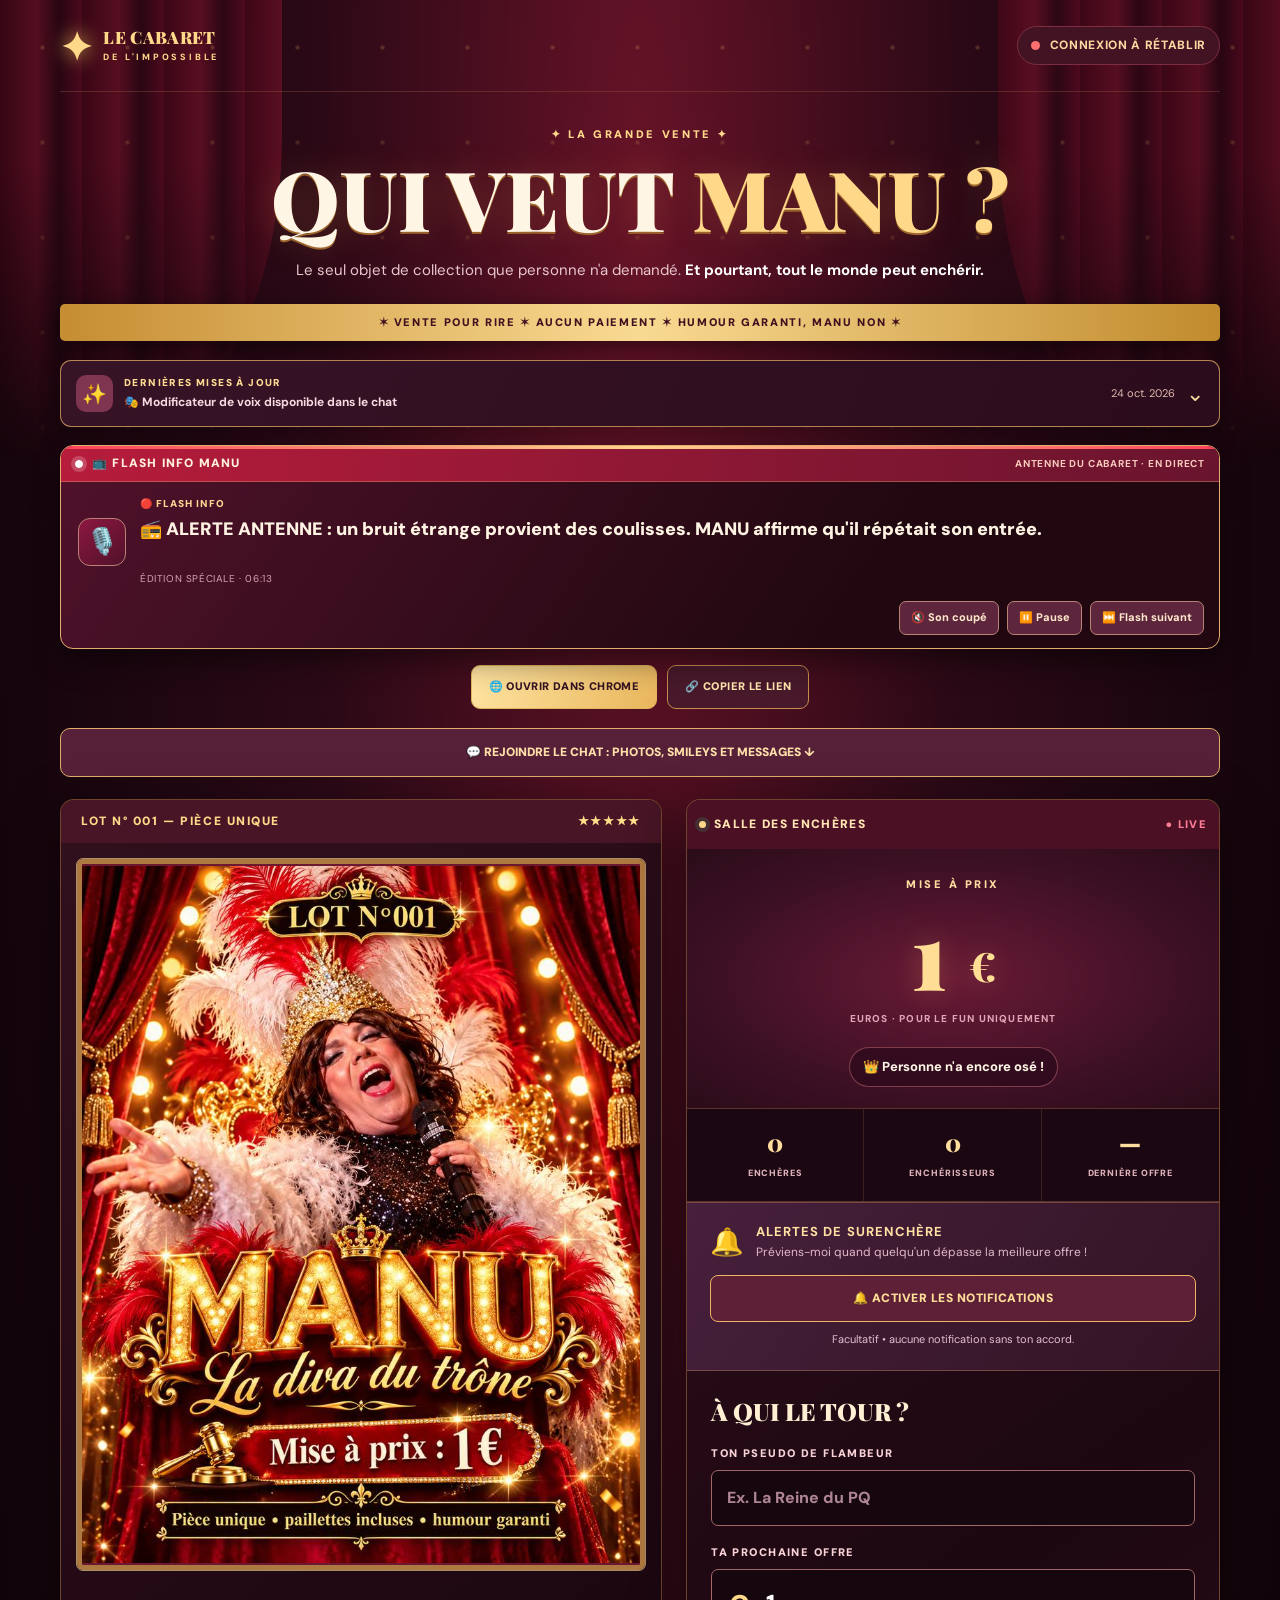
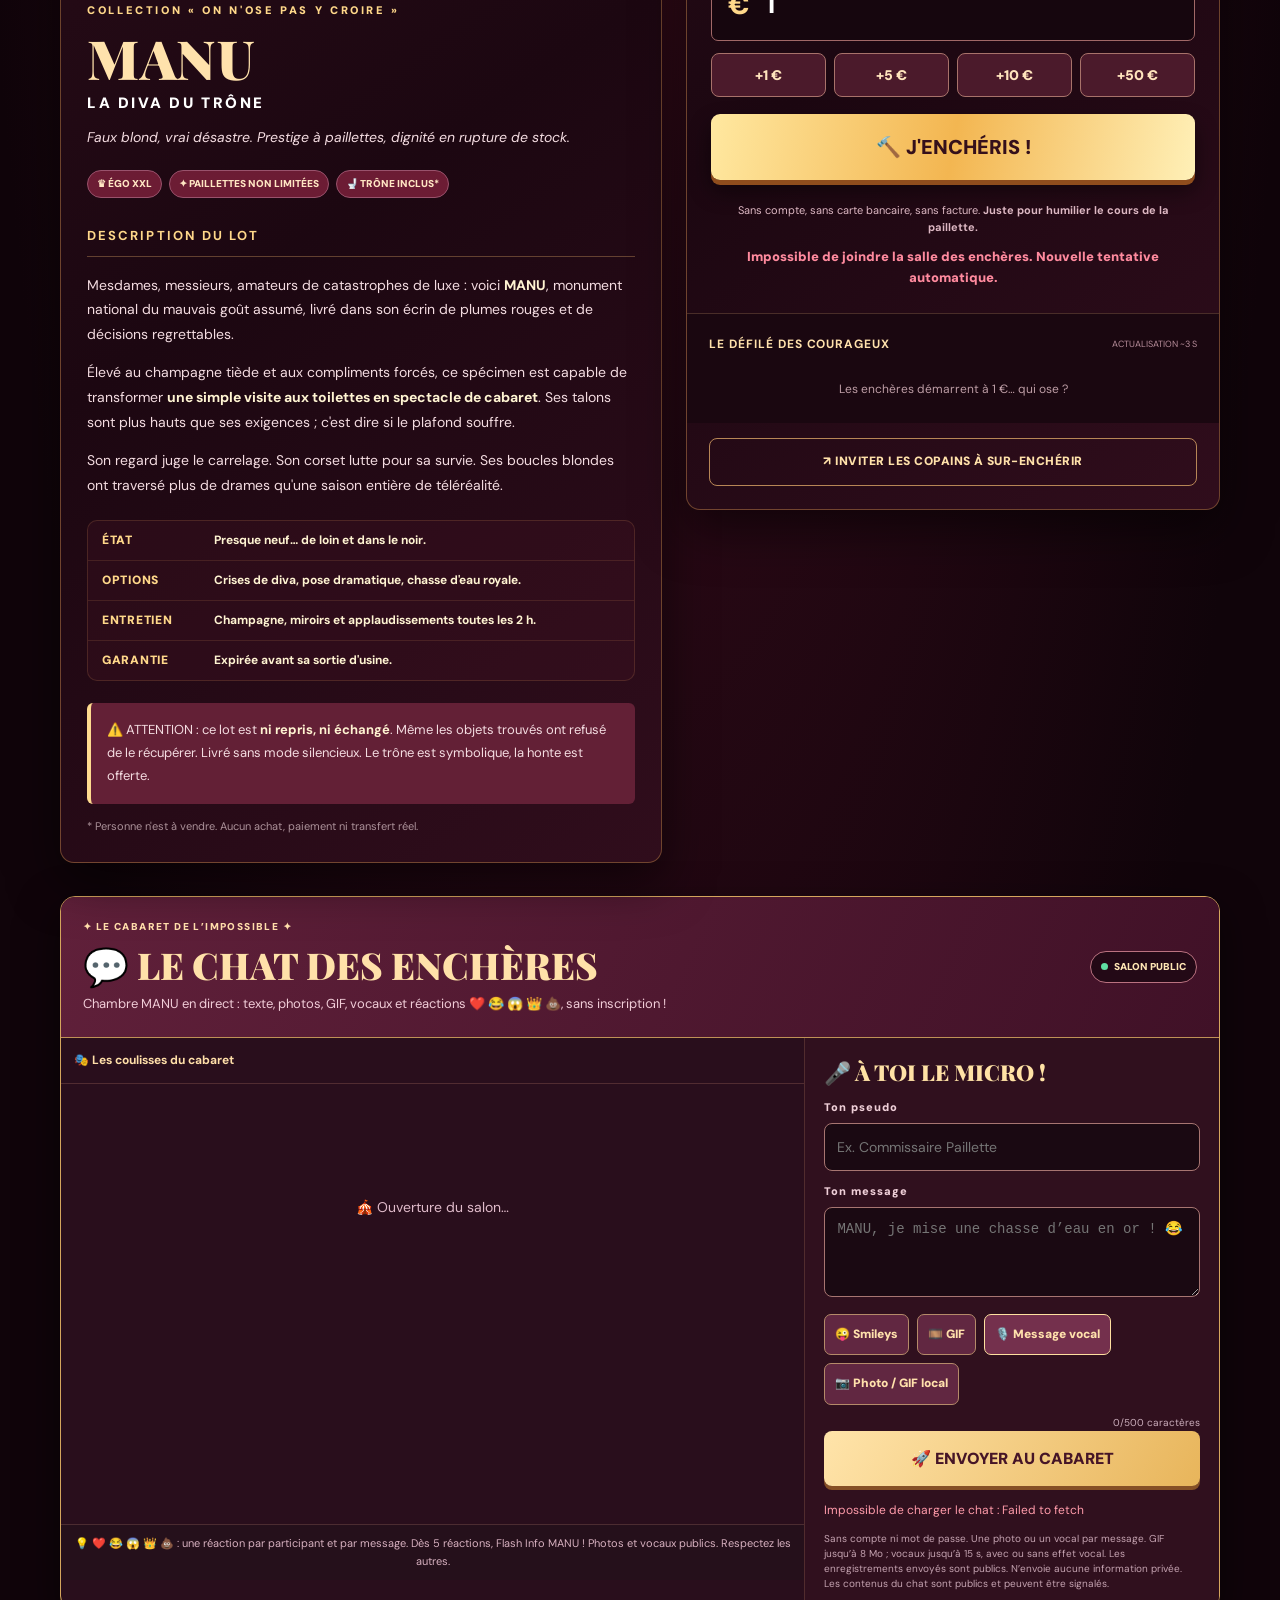
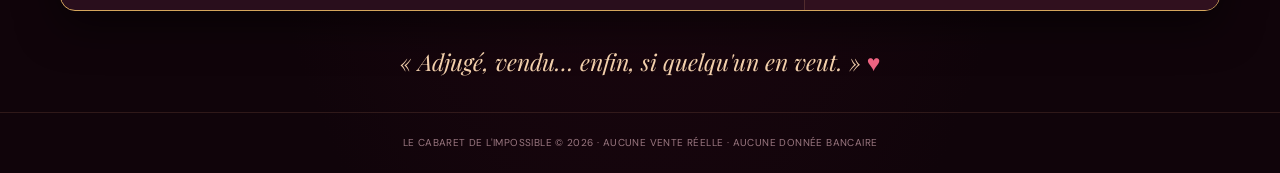
==== enchere-manu/index.html @ 05301269 "feat: publish voice changer across both MANU pages and announce it in latest updates" ====
<!doctype html>
<html lang="fr">
<head>
  <meta charset="utf-8">
  <meta name="viewport" content="width=device-width, initial-scale=1">
  <meta name="theme-color" content="#20060e">
  <meta name="apple-mobile-web-app-capable" content="yes">
  <meta name="apple-mobile-web-app-status-bar-style" content="black-translucent">
  <meta name="apple-mobile-web-app-title" content="MANU Enchères">
  <meta name="mobile-web-app-capable" content="yes">
  <link rel="manifest" href="./manifest.webmanifest?v=20261022ios1">
  <link rel="apple-touch-icon" sizes="192x192" href="./manu-icon-192.png">
  <meta name="description" content="L'incroyable vente aux enchères pour rire de MANU, la diva du trône. Enchérissez en direct pour rire !">
  <title>MANU aux enchères | Cabaret de l'impossible</title>
  <link rel="stylesheet" href="./style.css?v=20261022ios1">
  <link rel="stylesheet" href="./chat.css?v=20261024fx1">
  <link rel="stylesheet" href="./updates.css?v=20261022updates1">
  <link rel="stylesheet" href="./flash-info.css?v=20261023flash1">
  <script src="./app.js?v=20261023clean2" defer></script>
  <script src="./voice-fx.js?v=20261024fx1" defer></script>
  <script src="./chat.js?v=20261024fx1" defer></script>
  <script src="./updates.js?v=20261024fx1" defer></script>
  <script src="./flash-info.js?v=20261024react1" defer></script>
</head>
<body>
  <div class="curtain curtain-left" aria-hidden="true"></div>
  <div class="curtain curtain-right" aria-hidden="true"></div>
  <div class="stage-lights" aria-hidden="true"></div>
  <header class="masthead wrap">
    <a class="brand" href="./" aria-label="Le cabaret de l'impossible, accueil">
      <span class="brand-star">✦</span><span>LE CABARET <small>DE L'IMPOSSIBLE</small></span>
    </a>
    <div class="live-status"><span class="live-pulse"></span><span id="connection-label">Connexion au direct…</span></div>
  </header>

  <main class="wrap">
    <div class="intro">
      <div class="eyebrow">✦ LA GRANDE VENTE ✦</div>
      <h1>QUI VEUT <em>MANU ?</em></h1>
      <p>Le seul objet de collection que personne n'a demandé. <strong>Et pourtant, tout le monde peut enchérir.</strong></p>
    </div>
    <div class="marquee" aria-label="Enchères pour rire uniquement">
      <span>✶ VENTE POUR RIRE ✶ AUCUN PAIEMENT ✶ HUMOUR GARANTI, MANU NON ✶</span>
    </div>

    <section class="updates-widget" aria-label="Nouveautés de MANU Enchères">
      <details id="manu-updates-details">
        <summary class="updates-summary">
          <span class="updates-emblem" aria-hidden="true">✨</span>
          <span class="updates-summary-copy">
            <span class="updates-heading">DERNIÈRES MISES À JOUR</span>
            <span class="updates-headline" id="updates-headline">🎭 Modificateur de voix disponible dans le chat</span>
          </span>
          <span class="updates-date" id="updates-date">24 oct. 2026</span>
          <span class="updates-chevron" aria-hidden="true">⌄</span>
        </summary>
        <div class="updates-body">
          <ul id="updates-list" aria-live="polite">
            <li><span class="updates-item-info"><strong>🎭 Modificateur de voix : robot, monstre, écureuil et grave</strong><small>24 oct. 2026</small></span><a href="#salon-chat">Essayer ↗</a></li>
            <li><span class="updates-item-info"><strong>❤️ Réactions aux commentaires, Top 3 et Flash Info dès 5 votes</strong><small>24 oct. 2026</small></span><a href="#salon-chat">Voir ↗</a></li>
            <li><span class="updates-item-info"><strong>📺 Flash Info MANU : 100 alertes humoristiques</strong><small>23 oct. 2026</small></span><a href="#manu-flash-info">Voir ↗</a></li>
            <li><span class="updates-item-info"><strong>🎙️ Messages vocaux de 15 secondes dans le chat</strong><small>22 oct. 2026</small></span><a href="https://github.com/cyberpunkg69-alt/supervilains-v3/commit/4f1115ca3a813c7caf91128efc0eddc34612d2b3" target="_blank" rel="noopener noreferrer">Détails ↗</a></li>
            <li><span class="updates-item-info"><strong>🎞️ GIF animés : recherche, partage et envoi</strong><small>22 oct. 2026</small></span><a href="https://github.com/cyberpunkg69-alt/supervilains-v3/commit/47151bc94b8df15f09a9ae07b5716a55c2876b51" target="_blank" rel="noopener noreferrer">Détails ↗</a></li>
            <li><span class="updates-item-info"><strong>💬 Chat sans inscription : pseudo, photos et emojis</strong><small>22 oct. 2026</small></span><a href="https://github.com/cyberpunkg69-alt/supervilains-v3/commit/cbe24a4f0009c91452875823c3a5b5e780f4c2bd" target="_blank" rel="noopener noreferrer">Détails ↗</a></li>
            <li><span class="updates-item-info"><strong>🍎 Notifications iPhone et iPad</strong><small>22 oct. 2026</small></span><a href="https://github.com/cyberpunkg69-alt/supervilains-v3/commit/2d417c9b63445d67a3f14c816fc7300f917a2499" target="_blank" rel="noopener noreferrer">Détails ↗</a></li>
            <li><span class="updates-item-info"><strong>🔔 Alertes des nouvelles enchères sur Android</strong><small>22 oct. 2026</small></span><a href="https://github.com/cyberpunkg69-alt/supervilains-v3/commit/8708776010f66bdda710fccf4922d83d6072eab5" target="_blank" rel="noopener noreferrer">Détails ↗</a></li>
          </ul>
          <p class="updates-footnote" id="updates-footnote">Historique des évolutions du cabaret. Source : GitHub.</p>
        </div>
      </details>
    </section>

    <section class="flash-news" id="manu-flash-info" role="region" aria-label="Flash Info MANU, journal">
      <div class="flash-bar">
        <span class="flash-bar-title"><span class="flash-pulse" aria-hidden="true"></span> 📺 FLASH INFO MANU</span>
        <span class="flash-bar-info" id="flash-stage">ANTENNE DU CABARET · EN DIRECT</span>
      </div>
      <div class="flash-inner">
        <span class="flash-broadcast-mark" aria-hidden="true">🎙️</span>
        <div class="flash-copy">
          <span class="flash-type" id="flash-type">🔴 FLASH INFO</span>
          <p class="flash-headline" id="flash-headline" aria-live="polite" aria-atomic="true">Notre rédaction prépare une édition spéciale sur MANU…</p>
          <span class="flash-meta" id="flash-meta">ÉDITION SPÉCIALE</span>
        </div>
      </div>
      <div class="flash-controls">
        <button type="button" id="flash-sound" aria-pressed="false">🔇 Son coupé</button>
        <button type="button" id="flash-pause" aria-pressed="false">⏸️ Pause</button>
        <button type="button" id="flash-next">⏭️ Flash suivant</button>
      </div>
    </section>

    <div class="browser-tools"><a class="chrome-launch" href="intent://cyberpunkg69-alt.github.io/supervilains-v3/enchere-manu/live.html#Intent;scheme=https;package=com.android.chrome;S.browser_fallback_url=https%3A%2F%2Fcyberpunkg69-alt.github.io%2Fsupervilains-v3%2Fenchere-manu%2Flive.html;end">🌐 OUVRIR DANS CHROME</a><button type="button" id="copy-browser-link" class="browser-copy">🔗 COPIER LE LIEN</button></div>

    <a href="#salon-chat" class="chat-jump">💬 REJOINDRE LE CHAT : PHOTOS, SMILEYS ET MESSAGES ↓</a>

    <div class="columns">
      <article class="lot-panel">
        <div class="lot-label"><span>LOT N° 001 — PIÈCE UNIQUE</span><span class="star-rating">★★★★★</span></div>
        <div class="portrait-frame">
          <img src="./manu-affiche-live-20261021.jpg" alt="Affiche de MANU, la diva du trône. Lot numéro 001. Mise à prix : un euro." width="800" height="1000" fetchpriority="high">
        </div>
        <div class="lot-body">
          <span class="label-gold">COLLECTION « ON N'OSE PAS Y CROIRE »</span>
          <h2>MANU <span>LA DIVA DU TRÔNE</span></h2>
          <p class="subtitle">Faux blond, vrai désastre. Prestige à paillettes, dignité en rupture de stock.</p>
          <div class="tags"><span>♛ ÉGO XXL</span><span>✦ PAILLETTES NON LIMITÉES</span><span>🚽 TRÔNE INCLUS*</span></div>
          <h3>DESCRIPTION DU LOT</h3>
          <p>Mesdames, messieurs, amateurs de catastrophes de luxe : voici <strong>MANU</strong>, monument national du mauvais goût assumé, livré dans son écrin de plumes rouges et de décisions regrettables.</p>
          <p>Élevé au champagne tiède et aux compliments forcés, ce spécimen est capable de transformer <strong>une simple visite aux toilettes en spectacle de cabaret</strong>. Ses talons sont plus hauts que ses exigences ; c'est dire si le plafond souffre.</p>
          <p>Son regard juge le carrelage. Son corset lutte pour sa survie. Ses boucles blondes ont traversé plus de drames qu'une saison entière de téléréalité.</p>
          <div class="specs">
            <div><span>ÉTAT</span><strong>Presque neuf… de loin et dans le noir.</strong></div>
            <div><span>OPTIONS</span><strong>Crises de diva, pose dramatique, chasse d'eau royale.</strong></div>
            <div><span>ENTRETIEN</span><strong>Champagne, miroirs et applaudissements toutes les 2 h.</strong></div>
            <div><span>GARANTIE</span><strong>Expirée avant sa sortie d'usine.</strong></div>
          </div>
          <p class="warning">⚠️ ATTENTION : ce lot est <strong>ni repris, ni échangé</strong>. Même les objets trouvés ont refusé de le récupérer. Livré sans mode silencieux. Le trône est symbolique, la honte est offerte.</p>
          <p class="fine-print">* Personne n'est à vendre. Aucun achat, paiement ni transfert réel.</p>
        </div>
      </article>

      <aside class="bid-panel" aria-label="Salle des enchères en direct">
        <div class="bid-header"><span class="dot"></span> SALLE DES ENCHÈRES <span class="bid-live">● LIVE</span></div>
        <div class="price-card">
          <div class="price-heading" id="price-heading">MISE À PRIX</div>
          <div class="amount" id="current-bid" aria-live="polite">1 <small>€</small></div>
          <div class="fake-currency">EUROS · POUR LE FUN UNIQUEMENT</div>
          <div class="top-bidder">👑 <span id="leader">Personne n'a encore osé !</span></div>
        </div>
        <div class="stats-row">
          <div><strong id="bids-count">0</strong><span>ENCHÈRES</span></div>
          <div><strong id="players-count">0</strong><span>ENCHÉRISSEURS</span></div>
          <div><strong id="last-bid">—</strong><span>DERNIÈRE OFFRE</span></div>
        </div>

        <section class="push-box" aria-label="Notifications des enchères">
          <div class="push-head"><span class="push-bell">🔔</span><div><strong>ALERTES DE SURENCHÈRE</strong><span>Préviens-moi quand quelqu'un dépasse la meilleure offre !</span></div></div>
          <button type="button" id="push-toggle" class="push-button">🔔 ACTIVER LES NOTIFICATIONS</button>
          <p id="push-status" class="push-status" role="status">Facultatif • aucune notification sans ton accord.</p>
          <div id="ios-setup" class="ios-setup" hidden>
            <strong>🍎 Activer les notifications sur iPhone / iPad</strong>
            <ol>
              <li>Ouvre ce site dans <b>Safari</b>. Si tu es dans ChatGPT ou Messenger, utilise « Copier le lien » en haut puis colle-le dans Safari.</li>
              <li>Touche <b>Partager</b> (carré avec une flèche vers le haut) — selon la version d'iOS, passe par le menu de la page — puis <b>Sur l'écran d'accueil</b>.</li>
              <li>Active <b>Ouvrir comme app</b> si l'option apparaît, puis touche <b>Ajouter</b>.</li>
              <li>Ouvre l'icône <b>MANU Enchères</b> depuis ton écran d'accueil et touche <b>Activer les notifications</b>.</li>
            </ol>
            <p>Compatible iPhone / iPad avec iOS / iPadOS 16.4 ou plus récent. Le site ouvert simplement dans Safari ne peut pas envoyer de notifications en arrière-plan.</p>
          </div>

        </section>
        <form id="bid-form" class="bid-form">
          <h2>À QUI LE TOUR ?</h2>
          <label for="nickname">TON PSEUDO DE FLAMBEUR</label>
          <input id="nickname" type="text" maxlength="24" minlength="2" required autocomplete="nickname" placeholder="Ex. La Reine du PQ">
          <label for="bid-amount">TA PROCHAINE OFFRE</label>
          <div class="amount-entry"><span>€</span><input id="bid-amount" type="number" min="1" max="99999" step="1" inputmode="numeric" required value="1"></div>
          <div class="quick-bids" aria-label="Augmenter le montant">
            <button type="button" data-add="1">+1 €</button>
            <button type="button" data-add="5">+5 €</button>
            <button type="button" data-add="10">+10 €</button>
            <button type="button" data-add="50">+50 €</button>
          </div>
          <button class="bid-submit" id="submit-bid" type="submit">🔨 J'ENCHÉRIS !</button>
          <div class="form-hint">Sans compte, sans carte bancaire, sans facture. <strong>Juste pour humilier le cours de la paillette.</strong></div>
          <p id="feedback" class="feedback" role="status" aria-live="polite"></p>
        </form>

        <section class="bid-history">
          <div class="section-heading"><h2>LE DÉFILÉ DES COURAGEUX</h2><span>ACTUALISATION ~3 S</span></div>
          <ol id="bid-list"><li class="empty-list">Les enchères démarrent à 1 €… qui ose ?</li></ol>
        </section>
        <button type="button" class="share-button" id="share">↗ INVITER LES COPAINS À SUR-ENCHÉRIR</button>
      </aside>
    </div>

    <section id="salon-chat" class="chat-shell" aria-label="Salon public de discussion de MANU">
      <div class="chat-header">
        <div>
          <div class="chat-kicker">✦ LE CABARET DE L’IMPOSSIBLE ✦</div>
          <h2>💬 LE CHAT DES ENCHÈRES</h2>
          <p>Chambre MANU en direct : texte, photos, GIF, vocaux et réactions ❤️ 😂 😱 👑 💩, sans inscription !</p>
        </div>
        <span class="chat-live"><i aria-hidden="true"></i> SALON PUBLIC</span>
      </div>
      <div class="chat-content">
        <div class="chat-wall">
          <div class="chat-tools">
            <strong>🎭 Les coulisses du cabaret</strong>
            <button type="button" id="chat-older" hidden>↑ Anciens messages</button>
          </div>
          <div id="chat-top-three" class="chat-top-three" hidden aria-label="Les commentaires les plus appréciés"></div>
          <div class="chat-feed" id="chat-feed" role="log" aria-label="Messages publics">
            <p class="chat-loading">🎪 Ouverture du salon…</p>
          </div>
          <button type="button" id="chat-unread" class="chat-unread" hidden>↓ Nouveaux messages</button>
          <div class="chat-system-note">💡 ❤️ 😂 😱 👑 💩 : une réaction par participant et par message. Dès 5 réactions, Flash Info MANU ! Photos et vocaux publics. Respectez les autres.</div>
        </div>
        <form id="chat-form" class="chat-form">
          <h3>🎤 À TOI LE MICRO !</h3>
          <label for="chat-nickname">Ton pseudo</label>
          <input id="chat-nickname" type="text" minlength="2" maxlength="24" required autocomplete="nickname" placeholder="Ex. Commissaire Paillette">
          <label for="chat-text">Ton message</label>
          <textarea id="chat-text" rows="4" maxlength="500" placeholder="MANU, je mise une chasse d’eau en or ! 😂"></textarea>
          <div class="chat-action-row">
            <button type="button" id="chat-emoji-toggle" class="chat-tool-button" aria-controls="chat-emoji-picker" aria-expanded="false">😜 Smileys</button>
            <button type="button" id="chat-gif-toggle" class="chat-tool-button" aria-controls="chat-gif-panel" aria-expanded="false">🎞️ GIF</button>
            <button type="button" id="chat-voice-toggle" class="chat-tool-button chat-mic-button" aria-controls="chat-voice-panel" aria-expanded="false">🎙️ Message vocal</button>
            <label for="chat-photo" class="chat-tool-button chat-pick-photo">📷 Photo / GIF local</label>
            <input type="file" id="chat-photo" accept="image/*,.gif" class="chat-file-input" aria-label="Choisir une photo">
          </div>
          <div class="chat-emoji-picker" id="chat-emoji-picker" hidden aria-label="Choisir un emoji"></div>
          <div class="chat-gif-panel" id="chat-gif-panel" hidden>
            <div class="chat-gif-top"><strong>🎞️ Bibliothèque de GIF animés</strong><span>Sans inscription</span></div>
            <div class="chat-gif-search">
              <input id="chat-gif-query" type="search" maxlength="50" placeholder="Chat, rire, danse, paillettes…" aria-label="Rechercher un GIF">
              <button id="chat-gif-search" type="button">🔎</button>
            </div>
            <p class="chat-gif-note">GIFs d'archives et Wikimedia Commons, sans clé API. Le catalogue complet de GIPHY nécessite une clé développeur : en attendant, tu peux choisir ton GIF sur GIPHY et coller son lien ici.</p>
            <div id="chat-gif-results" class="chat-gif-results" aria-label="Résultats de recherche GIF"></div>
            <div class="chat-giphy-paste">
              <button type="button" id="chat-giphy-open" class="chat-giphy-open">🌐 Chercher sur GIPHY ↗</button>
              <label for="chat-gif-url">Colle le lien d'un GIF GIPHY (partager → copier le lien)</label>
              <input id="chat-gif-url" type="url" placeholder="https://giphy.com/gifs/…">
              <button id="chat-gif-use-url" type="button">✅ Choisir ce GIF</button>
            </div>
          </div>
          <div id="chat-gif-choice" class="chat-gif-choice" hidden>
            <strong>🎉 GIF prêt à envoyer</strong>
            <img id="chat-gif-choice-image" alt="GIF animé choisi">
            <button type="button" id="chat-gif-clear">✕ Retirer le GIF</button>
          </div>
          <div id="chat-voice-panel" class="chat-voice-panel" hidden>
            <div class="chat-voice-panel-top">
              <strong>🎙️ Ton message vocal</strong>
              <span id="chat-voice-timer" class="chat-voice-timer" aria-live="off">00:00 / 00:15</span>
            </div>
            <div class="chat-voice-meter" aria-hidden="true"><span id="chat-voice-progress"></span></div>
            <label for="chat-voice-effect" class="voice-fx-label">🎭 Transforme ta voix</label>
            <select id="chat-voice-effect" class="voice-fx-select" aria-label="Choisir un modificateur de voix">
              <option value="normal">🎙️ Voix normale</option>
              <option value="robot">🤖 Robot métallique</option>
              <option value="monster">👹 Monstre des cavernes</option>
              <option value="squirrel">🐿️ Écureuil surexcité</option>
              <option value="deep">🦇 Voix ultra grave</option>
            </select>
            <p id="chat-voice-fx-status" class="voice-fx-status" role="status">Enregistre puis choisis un effet. Tu peux comparer les voix avant d'envoyer.</p>

            <p id="chat-voice-status" class="chat-voice-status" role="status">Appuie sur « Message vocal » pour enregistrer jusqu'à 15 secondes.</p>
            <audio id="chat-voice-preview" class="chat-voice-preview" controls preload="metadata" hidden aria-label="Écouter ton message vocal avant envoi"></audio>
            <div class="chat-voice-actions">
              <button type="button" id="chat-voice-delete" class="chat-voice-delete">✕ Annuler / supprimer</button>
            </div>
            <small>Le micro est utilisé uniquement pendant l'enregistrement. Après l'envoi, le vocal est public dans le chat.</small>
          </div>
          <div class="chat-photo-preview" id="chat-photo-preview" hidden>
            <img id="chat-preview-image" alt="Photo sélectionnée">
            <button type="button" id="chat-remove-photo">✕ Retirer la photo</button>
          </div>
          <div class="chat-char-count"><span id="chat-count">0</span>/500 caractères</div>
          <button type="submit" id="chat-submit" class="chat-submit">🚀 ENVOYER AU CABARET</button>
          <p id="chat-feedback" class="chat-feedback" role="status" aria-live="polite">Choisis ton pseudo et lance-toi !</p>
          <p class="chat-disclaimer">Sans compte ni mot de passe. Une photo ou un vocal par message. GIF jusqu’à 8 Mo ; vocaux jusqu’à 15 s, avec ou sans effet vocal. Les enregistrements envoyés sont publics. N’envoie aucune information privée. Les contenus du chat sont publics et peuvent être signalés.</p>
        </form>
      </div>
    </section>
    <div class="signoff">« Adjugé, vendu… enfin, si quelqu'un en veut. » <span>♥</span></div>
  </main>
  <footer class="footer">LE CABARET DE L'IMPOSSIBLE © 2026 · AUCUNE VENTE RÉELLE · AUCUNE DONNÉE BANCAIRE</footer>
  <div id="bid-toast" class="bid-toast" role="status" aria-live="polite"></div>
  <div id="confetti" class="confetti-container" aria-hidden="true"></div>
</body>
</html>
---- enchere-manu/style.css ----
@import url('https://fonts.googleapis.com/css2?family=DM+Sans:wght@400;500;600;700;800;900&family=Playfair+Display:wght@600;700;800;900&display=swap');
:root{color-scheme:dark;--bg:#15050b;--panel:#260913;--panel2:#360e1d;--gold:#ffd88a;--gold2:#d5a749;--cream:#fff5e5;--muted:#d0aeb7;--red:#d72653}
*{box-sizing:border-box}html{scroll-behavior:smooth}body{margin:0;min-width:320px;background:radial-gradient(ellipse at 50% 6%,#661327 0,#2b0916 36%,#10040a 78%);color:var(--cream);font-family:'DM Sans',Arial,sans-serif;line-height:1.6}
button,input{font:inherit}button{cursor:pointer}button:disabled{cursor:not-allowed;opacity:.48}button:focus-visible,input:focus-visible,a:focus-visible{outline:3px solid #fff6b9;outline-offset:3px}a{color:inherit}h1,h2,h3,p{margin-top:0}
.wrap{width:min(1160px,calc(100% - 32px));margin-inline:auto}.curtain{position:absolute;top:0;height:460px;width:22vw;z-index:-1;pointer-events:none;background:repeating-linear-gradient(90deg,#4a0718 0,#76132b 13%,#310715 21%,#660c26 29%);mask-image:linear-gradient(#000 35%,transparent 100%);opacity:.64}
.curtain-left{left:0;border-radius:0 0 70% 0}.curtain-right{right:0;border-radius:0 0 0 70%}.stage-lights{position:absolute;inset:0 0 auto;height:540px;z-index:-1;background-image:radial-gradient(circle,#f8bf69 1px,transparent 3px);background-size:85px 95px;opacity:.22;mask-image:linear-gradient(#000,transparent)}
.masthead{height:92px;display:flex;align-items:center;justify-content:space-between;gap:16px;border-bottom:1px solid #a669514f}.brand{display:flex;align-items:center;gap:10px;text-decoration:none;color:var(--gold);font-family:'Playfair Display',Georgia,serif;font-size:17px;font-weight:900;line-height:1.1;letter-spacing:.02em}.brand small{display:block;font:800 9px 'DM Sans',sans-serif;letter-spacing:.31em;margin-top:5px}.brand-star{font-size:39px;text-shadow:0 0 20px #f1c65a}.live-status{display:flex;align-items:center;gap:10px;font-weight:800;font-size:12px;letter-spacing:.055em;color:#fdd8a1;background:#421323;border:1px solid #7c2d41;padding:9px 13px;border-radius:50px}.live-pulse,.dot{display:inline-block;background:#58e3a0;box-shadow:0 0 0 4px #2c9f6b36;border-radius:50%;height:9px;width:9px;flex-shrink:0;animation:pulse 1.7s infinite}.live-status.offline .live-pulse{background:#ff7070;box-shadow:none;animation:none}
.intro{text-align:center;padding:34px 0 22px}.eyebrow,.label-gold{font-size:11px;color:var(--gold);letter-spacing:.24em;font-weight:900}.intro h1{margin:5px 0;font:900 clamp(46px,7vw,83px)/1.17 'Playfair Display',Georgia,serif;text-shadow:0 2px 0 #9c642a,0 0 35px #f2a7503a}.intro em{color:var(--gold);font-style:normal}.intro p{font-size:15px;color:#eac6cd;margin:12px auto 0}.intro strong{color:#fff}.marquee{margin:0 0 24px;padding:10px;text-align:center;background:linear-gradient(90deg,#c68d32,#f9da92 50%,#c18b2d);box-shadow:0 6px 24px #0008;color:#40101f;font-size:11px;font-weight:900;letter-spacing:.15em;border-radius:5px}
.columns{display:grid;grid-template-columns:minmax(0,1.06fr) minmax(340px,.94fr);gap:24px;align-items:start}.lot-panel,.bid-panel{border:1px solid #946039aa;background:linear-gradient(145deg,#32101d,#1c0711 58%,#300d1c);box-shadow:0 18px 50px #0008;border-radius:14px;overflow:hidden}.lot-label{display:flex;justify-content:space-between;align-items:center;background:#471525;padding:12px 20px;color:var(--gold);font-size:12px;letter-spacing:.13em;font-weight:900}.star-rating{color:#ffe08a;letter-spacing:.14em}
.portrait-frame{margin:16px 16px 0;position:relative;aspect-ratio:4/5;overflow:hidden;border:5px solid #ae7940;outline:1px solid #fae0a09c;border-radius:6px;background:#6c1831}.portrait-frame picture{display:block;width:100%;height:100%}.portrait-frame img{display:block;width:100%;height:100%;object-fit:contain;object-position:center;filter:saturate(1.02)}.photo-stamp{position:absolute;right:12px;bottom:14px;display:grid;align-content:center;text-align:center;background:#7d0925e8;border:2px dashed #ffdb9c;border-radius:50%;width:109px;height:109px;transform:rotate(-13deg);font-weight:900;font-size:12px;line-height:1.3;box-shadow:0 6px 20px #000b}.photo-stamp small{font-size:8px;color:var(--gold)}
.lot-body{padding:26px}.lot-body h2{font:900 clamp(36px,5vw,54px)/1 'Playfair Display',Georgia,serif;letter-spacing:.01em;margin:10px 0 12px;color:#ffe2ac}.lot-body h2 span{display:block;font:900 15px 'DM Sans',sans-serif;color:white;letter-spacing:.17em;margin-top:8px}.subtitle{font-style:italic;color:#ffced7;font-size:15px}.tags{display:flex;flex-wrap:wrap;gap:7px;margin:20px 0 28px}.tags span{background:#6c1c34;border:1px solid #99526c;padding:5px 9px;border-radius:50px;color:#ffe6c3;font-weight:900;font-size:10px}.lot-body h3{font-size:13px;letter-spacing:.16em;color:var(--gold);border-bottom:1px solid #a77a4f80;padding-bottom:9px;margin:0 0 16px}.lot-body p{font-size:14px;color:#f4dce1;line-height:1.76}.lot-body strong{color:#fff4d2}.specs{border:1px solid #ae71493f;border-radius:10px;margin:22px 0;background:#45142550}.specs div{padding:10px 14px;display:grid;grid-template-columns:100px 1fr;gap:12px;font-size:12px;border-bottom:1px solid #ae714935}.specs div:last-child{border:0}.specs span{font-weight:900;letter-spacing:.06em;color:var(--gold)}.specs strong{font-weight:700}.warning{background:#632036;border-left:4px solid #ffdb8f;padding:16px;border-radius:6px;font-size:13px!important}.fine-print{font-size:11px!important;opacity:.64;margin-bottom:0}
.bid-panel{position:sticky;top:16px}.bid-header{background:#4c1024;text-align:center;padding:15px 12px;color:#ffe5b1;letter-spacing:.11em;font-weight:900;font-size:12px;display:flex;gap:8px;justify-content:center;align-items:center}.bid-header .dot{width:7px;height:7px;background:var(--gold)}.bid-live{color:#ff7c94;margin-left:auto;font-size:11px}.price-card{text-align:center;padding:27px 16px 21px;background:radial-gradient(ellipse at center,#691a36,#3c1024 65%,#2b0c19)}.price-heading{letter-spacing:.23em;font-size:11px;font-weight:900;color:#ffdda1}.amount{font:900 clamp(68px,8vw,94px)/1.24 'Playfair Display',Georgia,serif;color:#ffdd95;text-shadow:0 0 28px #ffbf583f;font-variant-numeric:tabular-nums}.amount small{font-size:.43em;vertical-align:18%;font-family:inherit}.fake-currency{font-size:10px;color:#e0a5b6;letter-spacing:.12em;font-weight:800}.top-bidder{margin:20px auto 0;background:#2d0a1bbd;padding:9px 13px;border:1px solid #a35462b0;border-radius:50px;width:max-content;max-width:100%;overflow-wrap:anywhere;font-size:13px;font-weight:800}
.stats-row{display:grid;grid-template-columns:repeat(3,1fr);background:#1b0711;border-block:1px solid #9c5c4580}.stats-row div{text-align:center;padding:17px 5px;border-right:1px solid #a474543b}.stats-row div:last-child{border-right:0}.stats-row strong{display:block;font:900 24px 'Playfair Display',serif;color:#ffdd9e}.stats-row span{font-weight:900;font-size:9px;letter-spacing:.1em;color:#dbafb7}
.bid-form{padding:24px}.bid-form h2{font:900 24px 'Playfair Display',Georgia,serif;color:#fff0d3;margin:0 0 18px}.bid-form label{display:block;font-size:11px;font-weight:900;color:#f9d3d8;letter-spacing:.13em;margin:18px 0 8px}.bid-form input{width:100%;background:#16060e;color:#fff;border:1px solid #a16867;border-radius:7px;padding:14px 15px;outline:0;font-weight:800}.bid-form input::placeholder{color:#af8595}.bid-form input:focus{border-color:#ffdb91;box-shadow:0 0 0 2px #ffdc913f}.amount-entry{position:relative}.amount-entry>span{position:absolute;left:17px;top:50%;transform:translateY(-50%);font-weight:900;font-size:27px;color:var(--gold)}.amount-entry input{padding-left:54px;font-size:26px}.quick-bids{display:grid;grid-template-columns:repeat(4,1fr);gap:8px;margin:12px 0 17px}.quick-bids button{padding:10px 4px;background:#4b1a2b;border:1px solid #a8726a;border-radius:8px;color:#ffe4bd;font-weight:900;font-size:14px;transition:.18s}.quick-bids button:hover{background:#8e2946;transform:translateY(-2px)}.bid-submit{display:block;width:100%;background:linear-gradient(100deg,#ffe8a0,#f3b651 50%,#fff0b7);color:#35101b;border:0;border-radius:9px;padding:17px 12px;font-size:20px;font-weight:900;box-shadow:0 5px 0 #8f4d1d,0 11px 22px #0007;transition:transform .13s}.bid-submit:hover:not(:disabled){filter:brightness(1.08);transform:translateY(-2px)}.bid-submit:active{transform:translateY(3px);box-shadow:0 2px 0 #8f4d1d}.form-hint{font-size:11px;text-align:center;line-height:1.5;color:#ddb8c3;margin:22px 4px 0}.feedback{min-height:23px;text-align:center;font-size:13px;font-weight:900;margin:12px 0 0}.feedback.success{color:#82f2b0}.feedback.error{color:#ff8a9e}.feedback.info{color:#ffe0a3}
.bid-history{border-top:1px solid #a8785855;padding:21px 22px 13px;background:#1a0710}.section-heading{display:flex;align-items:center;justify-content:space-between;gap:9px}.section-heading h2{font-size:12px;letter-spacing:.08em;color:#ffe1ac;margin:0}.section-heading>span{font-size:9px;color:#b78d9a;text-align:right}.bid-history ol{padding:0;list-style:none;margin:15px 0 0}.bid-history li{display:flex;gap:10px;align-items:center;justify-content:space-between;padding:11px 4px;border-top:1px solid #ad74822b;font-size:13px}.bid-history li:first-child{border-top:0}.bid-history li:first-child .history-amount{color:#ffde88}.bid-history .history-name{font-weight:800;overflow-wrap:anywhere;min-width:0}.history-detail{font-size:10px;display:block;font-weight:500;color:#b8939b}.history-amount{white-space:nowrap;font-weight:900;color:white}.bid-history li.empty-list{justify-content:center;color:#bd9da5;font-size:12px}.share-button{width:calc(100% - 44px);display:block;margin:15px 22px 23px;padding:13px 9px;border:1px solid #b78656;border-radius:8px;background:transparent;color:#ffe1aa;font-size:12px;letter-spacing:.04em;font-weight:900}.share-button:hover{background:#62243a}
.signoff{text-align:center;margin:35px auto;font:italic 23px 'Playfair Display',Georgia,serif;color:#f2cfab}.signoff span{color:#ed6381}.footer{text-align:center;padding:22px;color:#9b7881;font-size:10px;border-top:1px solid #82534345;letter-spacing:.04em}.confetti-container{pointer-events:none;position:fixed;inset:0;overflow:hidden;z-index:50}.confetti-piece{position:absolute;top:-15px;width:8px;height:15px;animation:fall var(--duration) linear forwards;left:var(--left);transform:rotate(var(--angle));background:var(--color)}
@keyframes fall{to{top:105vh;transform:translateX(var(--drift)) rotate(850deg);opacity:0}}@keyframes pulse{50%{opacity:.35;transform:scale(.7)}}
@media(max-width:830px){.columns{grid-template-columns:1fr}.bid-panel{position:static;grid-row:1}.portrait-frame{aspect-ratio:4/5}.intro{padding-top:20px}.lot-body{padding:20px}.curtain{width:30vw}.marquee{font-size:9px}.bid-panel .amount{font-size:76px}}@media(max-width:480px){.wrap{width:calc(100% - 20px)}.masthead{height:70px}.brand{font-size:13px}.brand-star{font-size:27px}.live-status{font-size:9px;padding:7px}.intro h1{font-size:50px}.intro p{font-size:13px}.lot-label{font-size:10px}.bid-form{padding:19px}.stats-row span{font-size:8px}.lot-body h2{font-size:42px}.specs div{grid-template-columns:80px 1fr;font-size:11px}.signoff{font-size:18px}}
@media(prefers-reduced-motion:reduce){*,*::before,*::after{animation-duration:.01ms!important;scroll-behavior:auto!important;transition:none!important}}

/* Version Android/cache : bouton Chrome et affiche JPG */
.browser-tools{display:flex;align-items:center;justify-content:center;gap:10px;flex-wrap:wrap;margin:-5px 0 23px}
.browser-tools a,.browser-tools button{display:inline-flex;justify-content:center;align-items:center;padding:12px 17px;min-height:44px;border-radius:9px;text-decoration:none;font-weight:900;letter-spacing:.035em;font-size:11px;border:1px solid #c68d4c;transition:filter .2s;background:#48192a;color:#ffe6ad}
.browser-tools .chrome-launch{background:linear-gradient(110deg,#ffe4a2,#e9b65c);color:#361422;border-color:#e1b65d}
.browser-tools a:hover,.browser-tools button:hover{filter:brightness(1.12)}
@media(max-width:480px){.browser-tools{display:grid;grid-template-columns:1fr 1fr;gap:8px}.browser-tools a,.browser-tools button{font-size:10px;padding:10px 6px}}

/* Alertes opt-in et messages de surenchère */
.push-box{padding:19px 23px 22px;background:linear-gradient(125deg,#47203c,#321323);border-top:1px solid #a8795a80;border-bottom:1px solid #a8795a80}
.push-head{display:flex;align-items:center;gap:12px;margin-bottom:13px}
.push-head .push-bell{font-size:27px;line-height:1}
.push-head strong{display:block;font-size:13px;letter-spacing:.08em;color:#ffe1a3}
.push-head span:not(.push-bell){display:block;font-size:12px;color:#e1b9c8}
.push-button{width:100%;min-height:44px;border:1px solid #f1b465;border-radius:8px;background:#5d2037;color:#ffdf98;font-weight:900;font-size:12px;letter-spacing:.04em;padding:13px 8px}
.push-button:hover:not(:disabled){background:#8c2e50}
.push-button:disabled{opacity:.65}
.push-status{font-size:11px;line-height:1.5;color:#e5bfd0;text-align:center;margin:9px auto 0}
.bid-toast{position:fixed;z-index:100;left:50%;bottom:20px;transform:translate(-50%,125%);width:min(470px,calc(100% - 30px));background:#43162d;color:#ffe9b2;border:2px solid #e9b66a;border-radius:14px;padding:16px 17px;font-size:14px;line-height:1.5;box-shadow:0 15px 45px #000b;pointer-events:none;opacity:0;transition:transform .3s ease,opacity .3s ease;text-align:center;font-weight:900}
.bid-toast.visible{transform:translate(-50%,0);opacity:1}

/* Affichage explicite des étapes Apple iOS : installation sur l'écran d'accueil */
.apple-device .chrome-launch{display:none!important}
.apple-device .browser-tools{display:flex;justify-content:center}
.ios-setup[hidden]{display:none!important}
.ios-setup{margin-top:14px;padding:16px;background:#220d1c;border:1px solid #d5a749;border-radius:10px;color:#ffe6d0;font-size:12px;line-height:1.6}
.ios-setup>strong{display:block;font-size:13px;color:#ffe0a0;margin-bottom:10px}
.ios-setup ol{margin:8px 0 12px;padding-left:19px}
.ios-setup li{margin-bottom:8px}
.ios-setup b{color:#fff4ba}
.ios-setup p{font-size:11px;color:#deb5c2;margin:10px 0 0}
---- enchere-manu/chat.css ----
/* MANU : salon de discussion public / Android + iPhone */
.chat-jump{display:flex;align-items:center;justify-content:center;gap:10px;margin:-4px auto 22px;padding:14px 10px;text-decoration:none;color:#ffe0a9;border:1px solid #e0ae68;border-radius:10px;background:#562038;text-align:center;font-weight:900;font-size:12px}.chat-jump:hover{background:#84304c}
.chat-shell{scroll-margin-top:18px;margin:33px 0;background:#290e1c;border:1px solid #d5a65d;border-radius:15px;overflow:hidden;box-shadow:0 15px 42px #0008}
.chat-header{display:flex;justify-content:space-between;align-items:center;gap:15px;padding:22px;background:linear-gradient(115deg,#60203a,#401127);border-bottom:1px solid #bf9156}
.chat-header h2{font:900 clamp(25px,3vw,37px) 'Playfair Display',Georgia,serif;color:#ffe1a9;margin:5px 0}
.chat-kicker{font-size:10px;color:#ffddaa;font-weight:900;letter-spacing:.14em}
.chat-header p{font-size:13px;margin:0;color:#f1cdd8}
.chat-live{white-space:nowrap;border:1px solid #ba7280;padding:7px 10px;background:#230916;border-radius:40px;font-size:10px;color:#ffe6b4;font-weight:900}.chat-live i{display:inline-block;width:7px;height:7px;background:#5fe0a4;border-radius:50%;margin-right:4px}
.chat-content{display:grid;grid-template-columns:minmax(0,1.35fr) minmax(285px,.75fr)}
.chat-wall{min-width:0;position:relative;display:flex;flex-direction:column;border-right:1px solid #aa73594f}
.chat-tools{display:flex;align-items:center;justify-content:space-between;gap:8px;padding:13px;border-bottom:1px solid #a16a5f55}
.chat-tools strong{font-size:12px;color:#ffdfa9}
.chat-tools button{color:#fff1ca;background:#50243b;border:1px solid #b98b60;padding:6px 10px;border-radius:7px;font-size:11px}
.chat-feed{height:440px;min-height:250px;max-height:55vh;overflow-y:auto;padding:12px 16px;scroll-behavior:smooth;overscroll-behavior:contain}
.chat-empty,.chat-loading{font-size:14px;color:#e0bbca;text-align:center;margin:100px auto}
.chat-message{display:flex;gap:9px;align-items:flex-start;padding:13px 0;border-bottom:1px solid #95677640}
.chat-avatar{flex:none;display:grid;place-items:center;width:34px;height:34px;border:1px solid #d6a354;background:#682743;border-radius:50%;color:#ffe8ae;font-weight:900}
.chat-bubble{min-width:0;flex:1}.chat-meta{display:flex;align-items:baseline;flex-wrap:wrap;gap:8px}.chat-author{font-size:12px;font-weight:900;color:#ffdda0;overflow-wrap:anywhere}.chat-time{font-size:10px;color:#c4a2ad}.chat-body{font-size:14px;color:#ffe8ea;white-space:pre-wrap;overflow-wrap:anywhere;line-height:1.5;margin:5px 0}.chat-report{background:none;border:0;color:#d9a9b9;text-decoration:underline;font-size:10px;opacity:.65;padding:0 3px}.chat-report:hover{opacity:1}
.chat-image-link{display:block;max-width:100%;width:max-content}.chat-image{display:block;width:auto;height:auto;max-width:100%;max-height:290px;border-radius:8px;border:1px solid #d8a86c}
.chat-system-note{text-align:center;background:#25101b;color:#d7b0bf;padding:10px;font-size:11px;border-top:1px solid #a16b624f}.chat-unread{position:absolute;left:50%;bottom:46px;transform:translateX(-50%);background:#762c49;color:#ffe9b3;border:1px solid #f9d484;border-radius:40px;padding:8px 15px;white-space:nowrap;font-weight:900;box-shadow:0 5px 17px #000a}
.chat-form{min-width:0;padding:19px;background:#30101e}.chat-form h3{font:900 22px 'Playfair Display',Georgia,serif;color:#ffe2a5;margin:0 0 12px}.chat-form label:not(.chat-pick-photo){display:block;font-size:11px;font-weight:900;letter-spacing:.09em;color:#efcfd8;margin:12px 0 6px}
.chat-form input[type=text],.chat-form textarea{width:100%;background:#1a0912;border:1px solid #a77571;color:#fff1e3;border-radius:8px;padding:12px;font-size:14px;outline:0;resize:vertical}.chat-form input:focus,.chat-form textarea:focus{border-color:#ffdd96;box-shadow:0 0 0 2px #ffdb8d29}
.chat-action-row{display:flex;flex-wrap:wrap;gap:8px;margin:10px 0}.chat-tool-button{display:inline-block;border:1px solid #b58a69;background:#612741;color:#ffe1ac;border-radius:7px;font-size:12px;font-weight:900;padding:10px;cursor:pointer}.chat-tool-button:hover{background:#823553}.chat-file-input{position:absolute;width:1px;height:1px;opacity:0;pointer-events:none}
.chat-emoji-picker[hidden],.chat-photo-preview[hidden],.chat-unread[hidden]{display:none!important}
.chat-emoji-picker{display:grid;grid-template-columns:repeat(8,1fr);gap:4px;background:#271022;border:1px solid #aa7181;border-radius:9px;padding:8px;margin:12px 0}.chat-emoji-picker button{font-size:22px;padding:5px 0;min-height:36px;background:transparent;border:0;border-radius:5px}.chat-emoji-picker button:hover{background:#6a2a46}
.chat-photo-preview{margin:12px 0;padding:10px;border:1px dashed #d9af7c;border-radius:9px;background:#4e2036}.chat-photo-preview img{display:block;max-width:100%;max-height:150px;border-radius:7px}.chat-photo-preview button{padding:7px 9px;margin-top:8px;border:1px solid #a26a77;border-radius:7px;background:#66293e;color:#ffe4e5;font-size:12px}
.chat-char-count{text-align:right;color:#cbaebc;font-size:10px}.chat-submit{display:block;width:100%;border:0;border-radius:8px;padding:15px 8px;background:linear-gradient(120deg,#ffe4aa,#e8b55b);color:#461527;font-weight:900;box-shadow:0 4px 0 #865026}.chat-submit:disabled{opacity:.58}
.chat-feedback{font-size:12px;color:#f3d1b9;margin:15px 0 0;min-height:19px}.chat-feedback.error{color:#ff9baa}.chat-feedback.success{color:#8fe0a2}.chat-disclaimer{font-size:10px;color:#c5a3b1;margin:11px 0 0;line-height:1.5}
@media(max-width:850px){.chat-content{grid-template-columns:1fr}.chat-wall{border-right:0;border-bottom:1px solid #a077605c}.chat-feed{height:390px;max-height:60vh}.chat-form{padding:20px}}
@media(max-width:470px){.chat-header{flex-wrap:wrap}.chat-live{font-size:9px}.chat-jump{font-size:10px}.chat-emoji-picker{grid-template-columns:repeat(6,1fr)}}
@media(prefers-reduced-motion:reduce){.chat-feed{scroll-behavior:auto}}
/* GIF selector — vintage libraries + GIPHY link sharing */
.chat-gif-panel[hidden],.chat-gif-choice[hidden]{display:none!important}
.chat-gif-panel{margin:12px 0;padding:13px;border-radius:12px;border:1px solid #e0b46c;background:#200d1a}
.chat-gif-top{display:flex;align-items:center;justify-content:space-between;gap:9px;margin-bottom:10px}
.chat-gif-top strong{font-size:13px;color:#ffe7b8}
.chat-gif-top span{font-size:10px;color:#d6b3c5}
.chat-gif-search{display:flex;gap:7px}
.chat-gif-search input{width:100%;min-width:0;border:1px solid #b88769;border-radius:7px;padding:10px 11px;background:#14050e;color:#fff;font-size:13px}
.chat-gif-search button{border:1px solid #d6aa77;border-radius:7px;background:#77354e;color:#fff1cc;font-weight:900;padding:9px 13px}
.chat-gif-note{color:#d8b8c5;font-size:10px;line-height:1.6;margin:9px 0}
.chat-gif-results{display:grid;grid-template-columns:repeat(3,minmax(0,1fr));gap:7px;max-height:330px;overflow-y:auto;padding:4px 1px}
.chat-gif-tile{min-width:0;position:relative;border:1px solid #a77266;border-radius:8px;overflow:hidden;background:#351524;padding:0;cursor:pointer;color:#ffe3b3}
.chat-gif-tile:hover{border-color:#ffda8a}
.chat-gif-tile img{display:block;width:100%;height:96px;object-fit:cover}
.chat-gif-tile small{display:block;white-space:nowrap;overflow:hidden;text-overflow:ellipsis;padding:3px 6px;font-size:9px;color:#eed5d5}
.chat-gif-info{font-size:12px;color:#eac5d1;grid-column:1/-1}
.chat-giphy-paste{margin-top:15px;padding-top:11px;border-top:1px solid #ac74765c}
.chat-giphy-open{width:100%;padding:10px 12px;margin-bottom:11px;border:1px solid #c59b80;border-radius:8px;background:#583046;color:white;font-size:12px;font-weight:900}
.chat-giphy-paste label{display:block;margin:8px 0 6px;color:#ffe2bd;font-size:11px;font-weight:800}
.chat-giphy-paste input{width:100%;background:#1a0b15;border:1px solid #b68c7c;color:#fff;border-radius:8px;padding:10px;font-size:12px}
#chat-gif-use-url{width:100%;margin-top:8px;padding:10px;border:0;border-radius:8px;background:linear-gradient(105deg,#ffe2a6,#eabc6f);color:#421126;font-weight:900;font-size:12px}
.chat-gif-choice{margin:10px 0;padding:10px;border:1px dashed #ffcf89;border-radius:9px;background:#452032}
.chat-gif-choice strong{display:block;font-size:11px;color:#ffdda8;margin-bottom:8px}
.chat-gif-choice img{display:block;width:auto;max-width:100%;max-height:170px;border-radius:9px}
.chat-gif-choice button{display:block;margin-top:9px;border:1px solid #c5869d;color:#fff1e1;background:#63263d;border-radius:6px;padding:6px 10px;font-size:11px}
.chat-gif-source{display:block;font-size:9px;color:#cf9cbb;margin-top:5px}
@media(max-width:440px){.chat-gif-results{grid-template-columns:repeat(2,minmax(0,1fr))}.chat-gif-tile img{height:100px}}

/* Micro mobile : vocaux de 15 secondes, aperçu, progression et lecture */
.chat-voice-panel[hidden],.chat-voice-preview[hidden]{display:none!important}
.chat-mic-button{border-color:#ffe0a0;background:#74304d}
.chat-mic-button.is-recording{background:#ae254b;color:#fff;border-color:#ffd0d8;animation:manuMicPulse 1.1s ease-in-out infinite}
@keyframes manuMicPulse{50%{box-shadow:0 0 0 5px #d6396038}}
.chat-voice-panel{margin:12px 0;padding:13px;border:1px solid #d6a76c;border-radius:10px;background:linear-gradient(125deg,#40203b,#2a1127)}
.chat-voice-panel-top{display:flex;justify-content:space-between;align-items:center;gap:12px}
.chat-voice-panel-top strong{font-size:12px;color:#ffe8b6}
.chat-voice-timer{font-size:13px;color:#fff2df;white-space:nowrap;font-variant-numeric:tabular-nums;font-weight:900}
.chat-voice-meter{height:8px;overflow:hidden;border-radius:20px;background:#160710;margin:12px 0;border:1px solid #936b69}
.chat-voice-meter span{display:block;height:100%;width:0;background:linear-gradient(90deg,#e7b261,#fb5c92);transition:width .13s linear}
.chat-voice-status{font-size:12px;color:#ffdeb7;line-height:1.5;margin:8px 0}
.chat-voice-preview{display:block;width:100%;height:47px;margin:13px 0;border-radius:25px;accent-color:#8c2a50}
.chat-voice-actions{display:flex;align-items:center;gap:10px;margin-top:8px}
.chat-voice-delete{border:1px solid #bc8198;background:#53223a;color:#fff1e8;border-radius:8px;padding:9px 12px;font-size:11px;font-weight:800}
.chat-voice-panel small{display:block;color:#d2abb9;font-size:10px;line-height:1.55;margin-top:10px}
.chat-voice-message{margin:10px 0 7px;padding:10px 12px;border:1px solid #bb8d6e;border-radius:12px;background:#462036;max-width:100%}
.chat-voice-message strong{display:block;color:#ffddaa;font-size:11px;margin-bottom:8px}
.chat-voice-message audio{display:block;width:min(100%,350px);height:45px;accent-color:#ac416b}
@media(prefers-reduced-motion:reduce){.chat-mic-button.is-recording{animation:none}.chat-voice-meter span{transition:none}}

/* Réactions synchronisées et podium des meilleures vannes. */
.chat-reactions{display:flex;flex-wrap:wrap;gap:6px;align-items:center;margin:10px 0 2px;padding:4px 0 2px}
.chat-reaction{display:flex;align-items:center;justify-content:center;gap:5px;min-height:33px;padding:5px 9px;border:1px solid #aa6c78;border-radius:20px;background:#451b30;color:#ffe6d7;font-size:12px;font-weight:900;transition:background .15s,border-color .15s}
.chat-reaction-icon{font-size:16px;line-height:1}
.chat-reaction:hover{background:#6b2a47}
.chat-reaction.is-selected{background:#7b294b;border-color:#ffde99;box-shadow:inset 0 0 0 1px #dca15f;color:white}
.chat-reaction:disabled{opacity:.55}
.chat-reaction-count{font-variant-numeric:tabular-nums}
.chat-reaction-total{font-size:10px;color:#d2afbc;margin-left:4px;white-space:nowrap}
.chat-top-three[hidden]{display:none!important}
.chat-top-three{padding:11px 13px;background:linear-gradient(95deg,#4c1b2e,#31111f);border-bottom:1px solid #d6a06280}
.chat-top-three>strong{display:block;font-size:11px;letter-spacing:.07em;color:#ffe2a8;margin-bottom:8px}
.chat-top-three ol{padding:0;margin:0;list-style:none;display:grid;gap:4px}
.chat-top-three li{min-width:0}
.chat-top-three li button{display:flex;align-items:center;text-align:left;gap:8px;width:100%;padding:7px 9px;border:1px solid #98546c66;border-radius:7px;background:#27101c;color:#ffe8da;font-size:11px}
.chat-top-three li button:hover{background:#5d2440}
.chat-top-three li b{white-space:nowrap;color:#ffe0a0}
.chat-top-three li span{flex:1;overflow:hidden;text-overflow:ellipsis;white-space:nowrap;color:#e7bfd0}
.chat-top-three li small{white-space:nowrap;font-size:11px;color:#fbdca7;font-weight:900}
@media(max-width:460px){.chat-reactions{gap:4px}.chat-reaction{min-height:33px;padding:5px 7px}.chat-reaction-total{width:100%}.chat-top-three li b{font-size:10px;max-width:34%;overflow:hidden;text-overflow:ellipsis}}

/* Réglages Voice FX, compatibles Safari iOS et Chrome Android */
.chat-voice-panel .voice-fx-label{display:block;margin:13px 0 7px;font-size:12px;font-weight:900;letter-spacing:.03em;color:#ffe2aa}
.voice-fx-select{display:block;width:100%;min-height:45px;padding:10px 35px 10px 11px;border:1px solid #e5b47c;border-radius:8px;color:#ffefda;background:#24111e;font-size:14px;font-weight:700;appearance:auto}
.voice-fx-select:focus-visible{outline:2px solid #fff0b4;outline-offset:2px}
.voice-fx-select:disabled{opacity:.6}
.voice-fx-status{font-size:11px;line-height:1.55;color:#f2c9d4;margin:8px 0}
---- enchere-manu/updates.css ----
/* Mini-widget des mises à jour, conforme au thème cabaret. */
.updates-widget{max-width:100%;margin:-5px 0 18px;border:1px solid rgba(231,177,105,.72);border-radius:11px;background:linear-gradient(115deg,#371326,#2b0c1c);box-shadow:0 8px 21px #0004;overflow:hidden}
.updates-widget details{width:100%}
.updates-summary{display:flex;align-items:center;gap:11px;padding:12px 15px;cursor:pointer;list-style:none;min-height:65px;user-select:none}
.updates-summary::-webkit-details-marker{display:none}
.updates-summary::marker{content:""}
.updates-summary:hover{background:#8c37521a}
.updates-summary:focus-visible{outline:3px solid #ffdc96;outline-offset:-3px}
.updates-emblem{flex:none;width:37px;height:37px;display:grid;place-items:center;border-radius:10px;background:#7f3450;color:#ffe6b0;font-size:20px}
.updates-summary-copy{flex:1;display:flex;flex-direction:column;gap:2px;min-width:0}
.updates-heading{font-size:10px;font-weight:900;letter-spacing:.14em;color:#ffdc94}
.updates-headline{display:block;color:#f7dae0;font-size:12px;font-weight:700;white-space:nowrap;overflow:hidden;text-overflow:ellipsis}
.updates-date{flex:none;color:#e0b9ae;font-size:11px;white-space:nowrap}
.updates-chevron{font-size:22px;color:#f9dc9f;line-height:1;transition:transform .2s ease}
.updates-widget details[open] .updates-chevron{transform:rotate(180deg)}
.updates-body{padding:0 15px 13px 63px;border-top:1px solid #b37b6859}
#updates-list{padding:0;margin:0;list-style:none}
#updates-list li{display:flex;align-items:center;justify-content:space-between;gap:14px;min-width:0;padding:11px 0;border-bottom:1px solid #b67b6045}
#updates-list li:last-child{border-bottom:none}
.updates-item-info{display:block;min-width:0;flex:1}
.updates-item-info strong{display:block;font-size:12px;color:#ffe6b6;font-weight:800;line-height:1.5;overflow-wrap:anywhere}
.updates-item-info small{display:block;font-size:10px;color:#caa9b4;margin-top:2px}
#updates-list a{font-size:11px;color:#ffe0a3;white-space:nowrap;border:1px solid #a86a63;padding:6px 9px;border-radius:7px;text-decoration:none}
#updates-list a:hover{background:#61233e}
.updates-footnote{margin:7px 0 0;color:#b994a6;font-size:10px}
@media(max-width:480px){.updates-widget{margin-bottom:15px}.updates-summary{padding:11px 12px;gap:9px;min-height:61px}.updates-emblem{width:32px;height:32px;font-size:17px}.updates-heading{font-size:9px}.updates-headline{font-size:11px}.updates-date{font-size:9px}.updates-body{padding:0 12px 12px}.updates-item-info strong{font-size:11px}#updates-list a{font-size:10px;padding:6px}}
@media(prefers-reduced-motion:reduce){.updates-chevron{transition:none}}
---- enchere-manu/flash-info.css ----
/* Journal d'actualité de MANU — compact, lisible et accessible mobile */
.flash-news{margin:0 0 21px;border-radius:13px;border:1px solid #e4ad70;overflow:hidden;position:relative;background:linear-gradient(125deg,#50122b,#210810 68%);box-shadow:0 12px 30px #0007}
.flash-news::before{content:"";position:absolute;top:0;left:0;width:100%;height:3px;background:linear-gradient(90deg,#ff4259,#fdd38e,#ff4259)}
.flash-bar{display:flex;justify-content:space-between;align-items:center;gap:12px;background:linear-gradient(100deg,#b71c3b,#69142e);border-bottom:1px solid #f0aa775e;padding:8px 14px}
.flash-bar-title{display:flex;align-items:center;gap:9px;font-size:12px;font-weight:900;letter-spacing:.1em;color:#fff1dc}
.flash-pulse{width:8px;height:8px;flex:none;border-radius:50%;background:#fff;border:1px solid #fff;box-shadow:0 0 0 4px #fff3;animation:flashBlink 2s ease-in-out infinite}
.flash-bar-info{font-size:10px;letter-spacing:.08em;font-weight:700;color:#f9ccbe;text-align:right}
.flash-inner{display:flex;align-items:center;gap:14px;padding:14px 17px}
.flash-broadcast-mark{width:48px;height:48px;display:grid;place-items:center;flex:none;border-radius:12px;background:linear-gradient(140deg,#8d1740,#50112a);border:1px solid #b88276;font-size:26px}
.flash-copy{flex:1;min-width:0}
.flash-type{display:block;color:#ffd493;font-weight:900;letter-spacing:.1em;font-size:10px;margin-bottom:4px}
.flash-headline{font-size:clamp(13px,2.3vw,18px);font-weight:900;line-height:1.45;color:#fff4e3;overflow-wrap:anywhere;min-height:2.7em;margin:0}
.flash-meta{display:block;font-size:10px;color:#d4a3b4;margin-top:6px;letter-spacing:.06em}
.flash-controls{display:flex;align-items:center;justify-content:flex-end;gap:8px;padding:0 15px 13px;flex-wrap:wrap}
.flash-controls button{min-height:34px;border:1px solid #b88275;border-radius:7px;padding:7px 11px;background:#5d263d;color:#ffe7cc;font-size:11px;font-weight:800}
.flash-controls button:hover{background:#81314e}
.flash-controls button:focus-visible{outline:2px solid #fff5ba;outline-offset:2px}
.flash-controls button[aria-pressed="true"]{background:#7e344a;border-color:#ffd599}
.flash-disclaimer{padding:7px 15px;background:#1b0711aa;color:#e2b3bf;font-size:10px;text-align:center;border-top:1px solid #99657933}
.flash-pop .flash-headline{animation:flashSlide .45s ease both}
@keyframes flashSlide{from{opacity:.4;transform:translateY(6px)}to{opacity:1;transform:translateY(0)}}
@keyframes flashBlink{50%{opacity:.4}}
@media(max-width:530px){.flash-bar{padding:8px 11px}.flash-bar-title{font-size:10px}.flash-bar-info{font-size:9px}.flash-inner{gap:10px;padding:12px}.flash-broadcast-mark{width:37px;height:37px;font-size:21px}.flash-headline{font-size:13px;line-height:1.5}.flash-controls{justify-content:center;gap:6px;padding:0 10px 12px}.flash-controls button{flex:1;min-width:0;padding:8px 4px;font-size:10px}.flash-disclaimer{font-size:9px;padding:7px 10px}}
@media(prefers-reduced-motion:reduce){.flash-pulse{animation:none}.flash-pop .flash-headline{animation:none}}
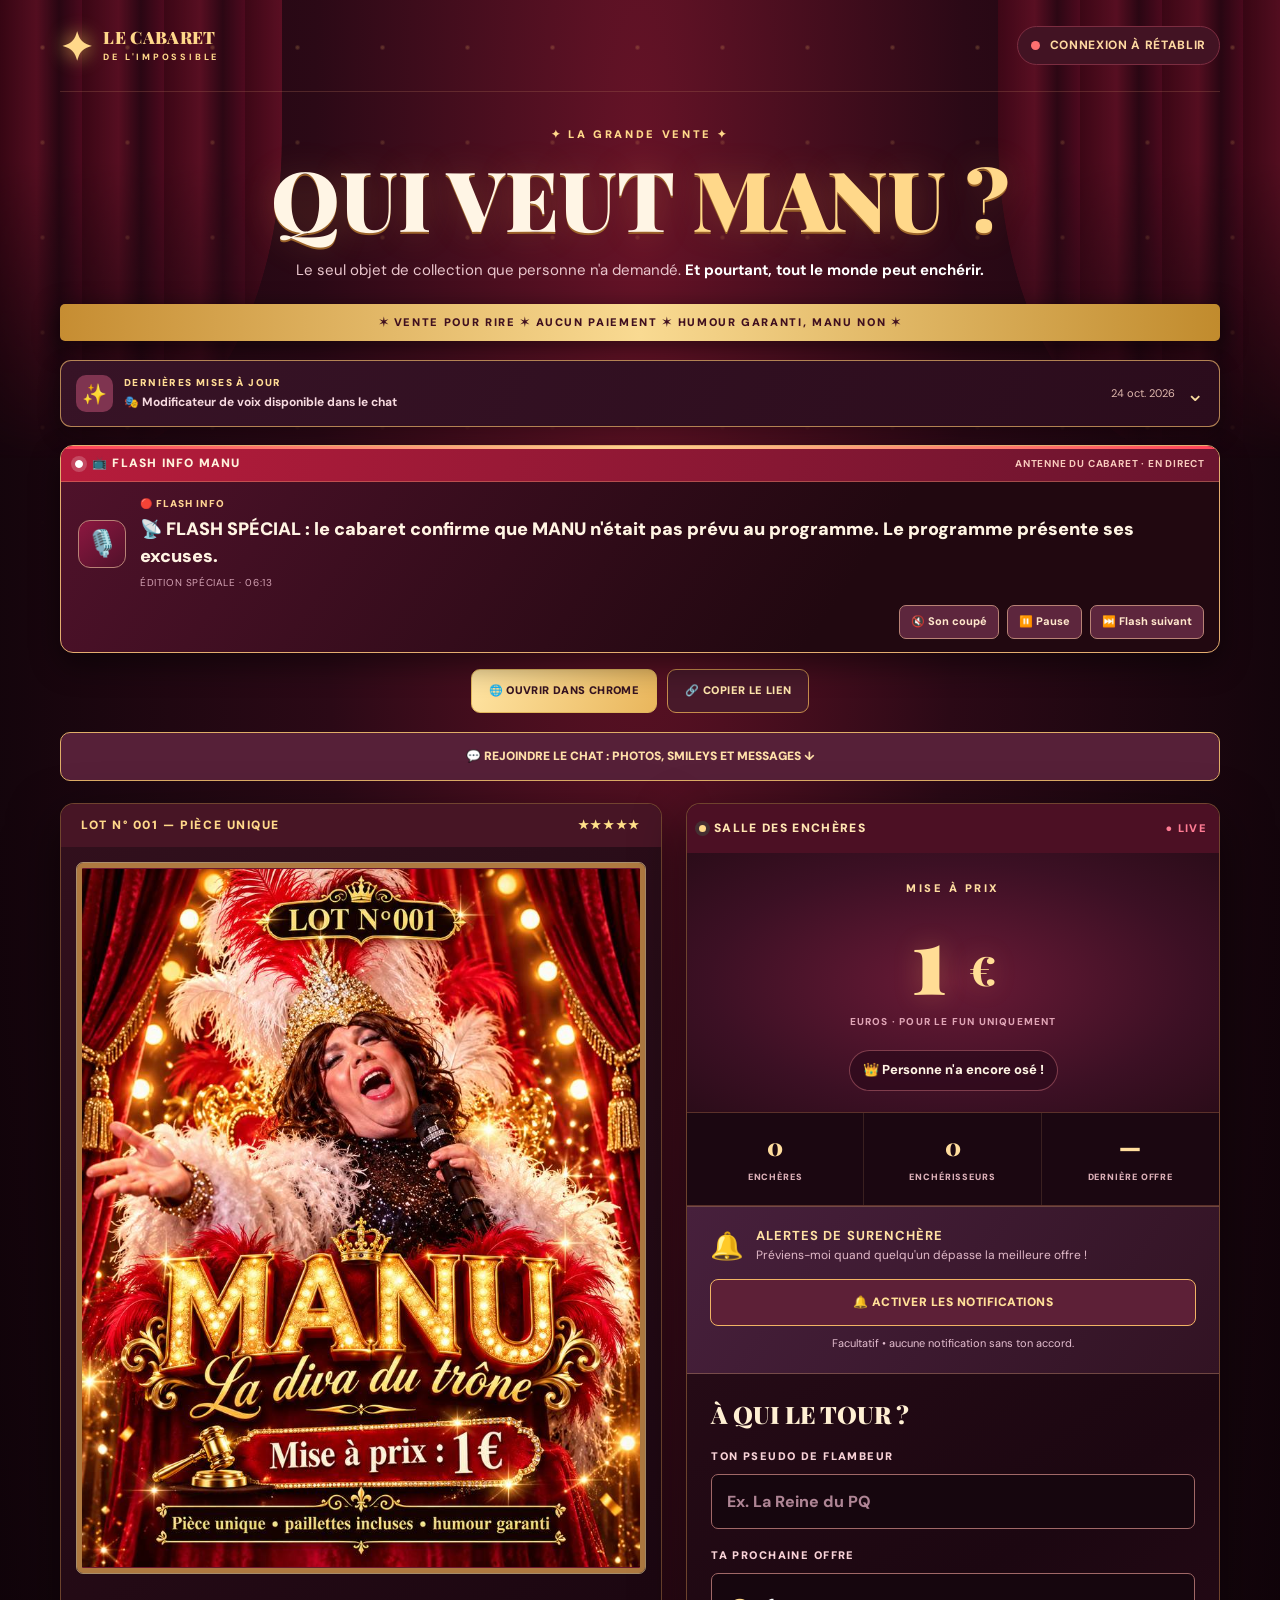
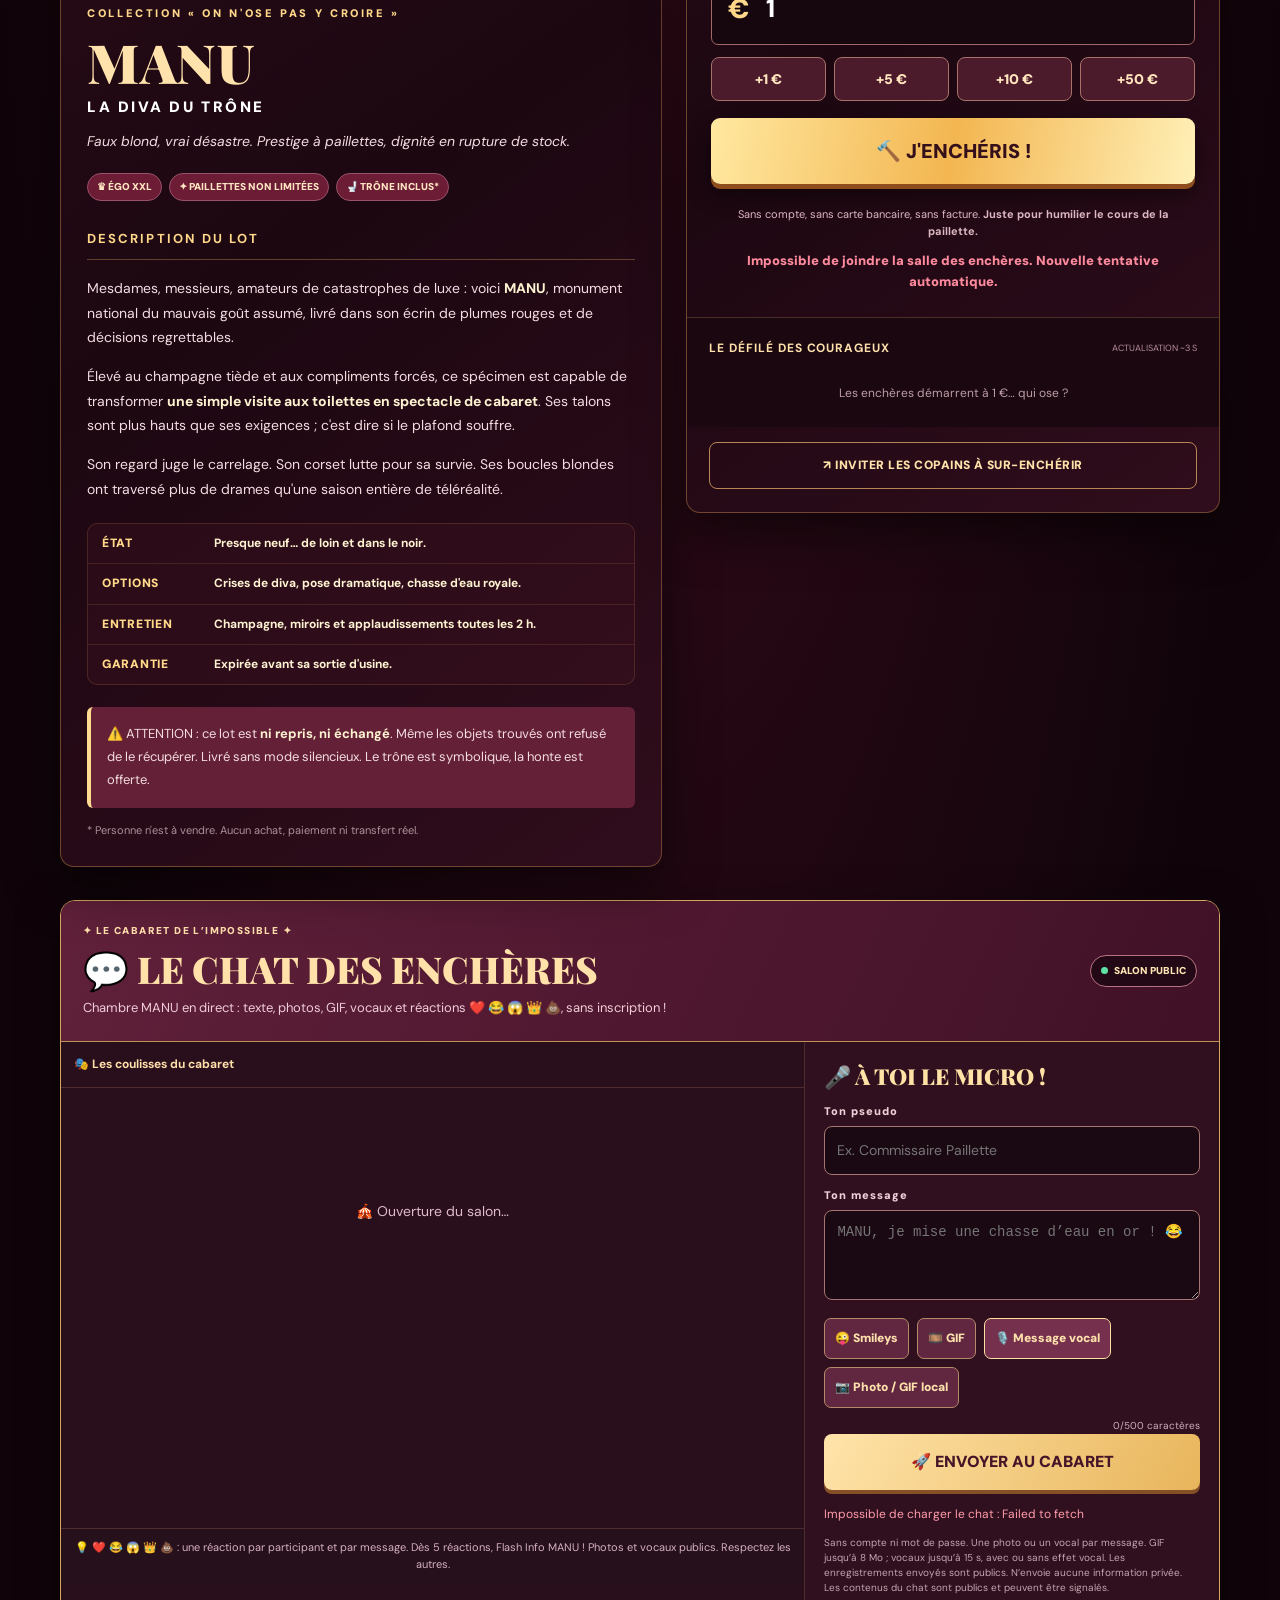
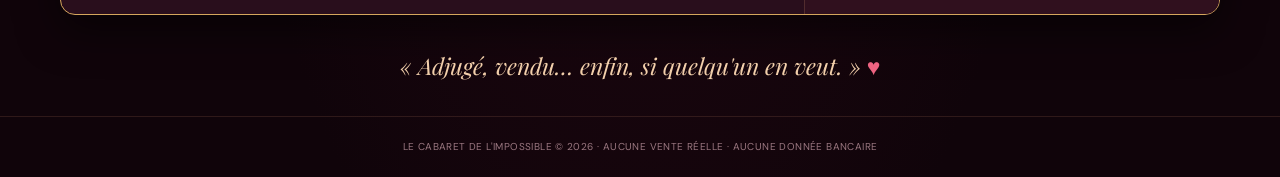
==== commit 4c7ffb4f: "fix: refresh cached voice FX chat controls across both auction pages" ====
--- a/enchere-manu/index.html
+++ b/enchere-manu/index.html
@@ -18,7 +18,7 @@
   <link rel="stylesheet" href="./flash-info.css?v=20261023flash1">
   <script src="./app.js?v=20261023clean2" defer></script>
   <script src="./voice-fx.js?v=20261024fx1" defer></script>
-  <script src="./chat.js?v=20261024fx1" defer></script>
+  <script src="./chat.js?v=20261024fx2" defer></script>
   <script src="./updates.js?v=20261024fx1" defer></script>
   <script src="./flash-info.js?v=20261024react1" defer></script>
 </head>
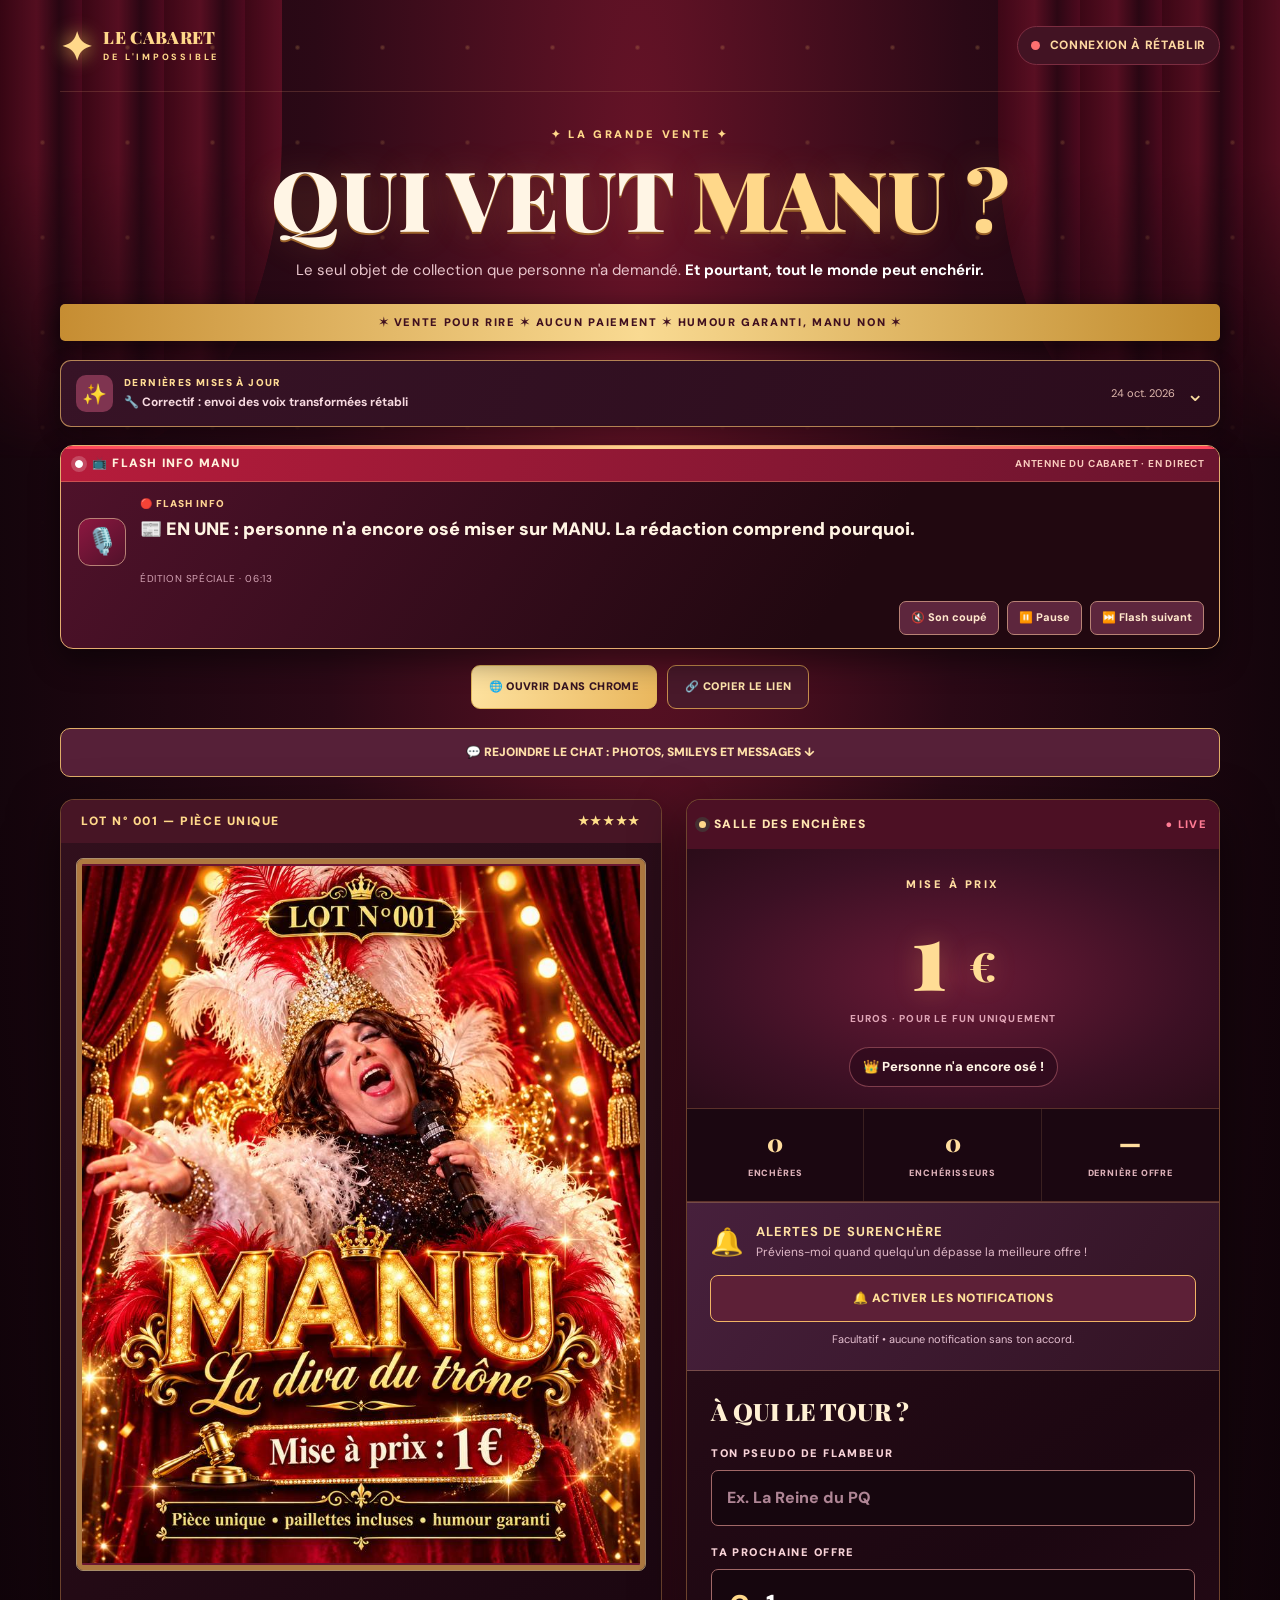
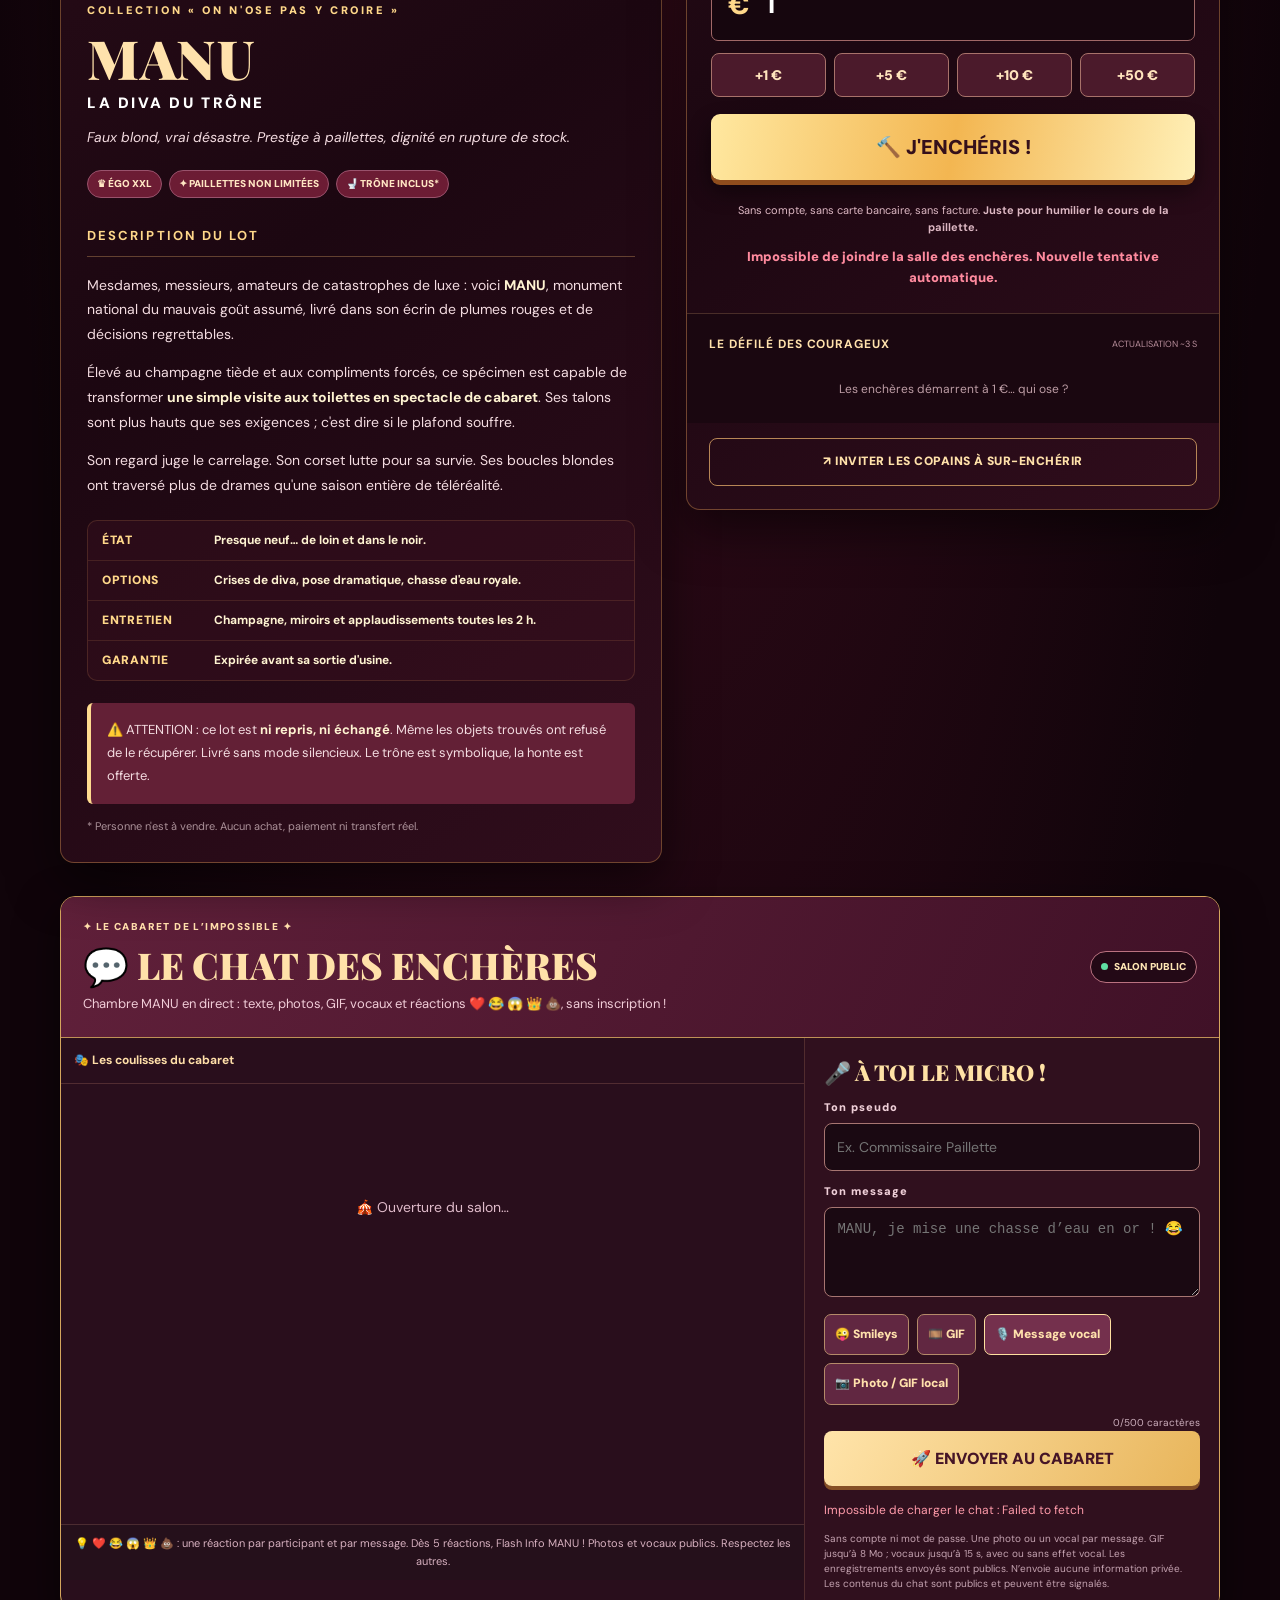
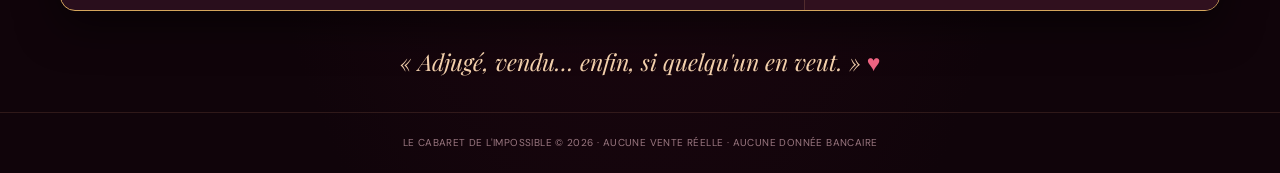
==== commit 1ad1b3ac: "fix: WAV voice upload validation and announce the corrected transformed voice delivery" ====
--- a/enchere-manu/index.html
+++ b/enchere-manu/index.html
@@ -19,7 +19,7 @@
   <script src="./app.js?v=20261023clean2" defer></script>
   <script src="./voice-fx.js?v=20261024fx1" defer></script>
   <script src="./chat.js?v=20261024fx2" defer></script>
-  <script src="./updates.js?v=20261024fx1" defer></script>
+  <script src="./updates.js?v=20261024wavfix1" defer></script>
   <script src="./flash-info.js?v=20261024react1" defer></script>
 </head>
 <body>
@@ -49,13 +49,14 @@
           <span class="updates-emblem" aria-hidden="true">✨</span>
           <span class="updates-summary-copy">
             <span class="updates-heading">DERNIÈRES MISES À JOUR</span>
-            <span class="updates-headline" id="updates-headline">🎭 Modificateur de voix disponible dans le chat</span>
+            <span class="updates-headline" id="updates-headline">🔧 Correctif : envoi des voix transformées rétabli</span>
           </span>
           <span class="updates-date" id="updates-date">24 oct. 2026</span>
           <span class="updates-chevron" aria-hidden="true">⌄</span>
         </summary>
         <div class="updates-body">
           <ul id="updates-list" aria-live="polite">
+            <li><span class="updates-item-info"><strong>🔧 Correctif : envoi des vocaux transformés rétabli</strong><small>24 oct. 2026</small></span><a href="#salon-chat">Réessayer ↗</a></li>
             <li><span class="updates-item-info"><strong>🎭 Modificateur de voix : robot, monstre, écureuil et grave</strong><small>24 oct. 2026</small></span><a href="#salon-chat">Essayer ↗</a></li>
             <li><span class="updates-item-info"><strong>❤️ Réactions aux commentaires, Top 3 et Flash Info dès 5 votes</strong><small>24 oct. 2026</small></span><a href="#salon-chat">Voir ↗</a></li>
             <li><span class="updates-item-info"><strong>📺 Flash Info MANU : 100 alertes humoristiques</strong><small>23 oct. 2026</small></span><a href="#manu-flash-info">Voir ↗</a></li>
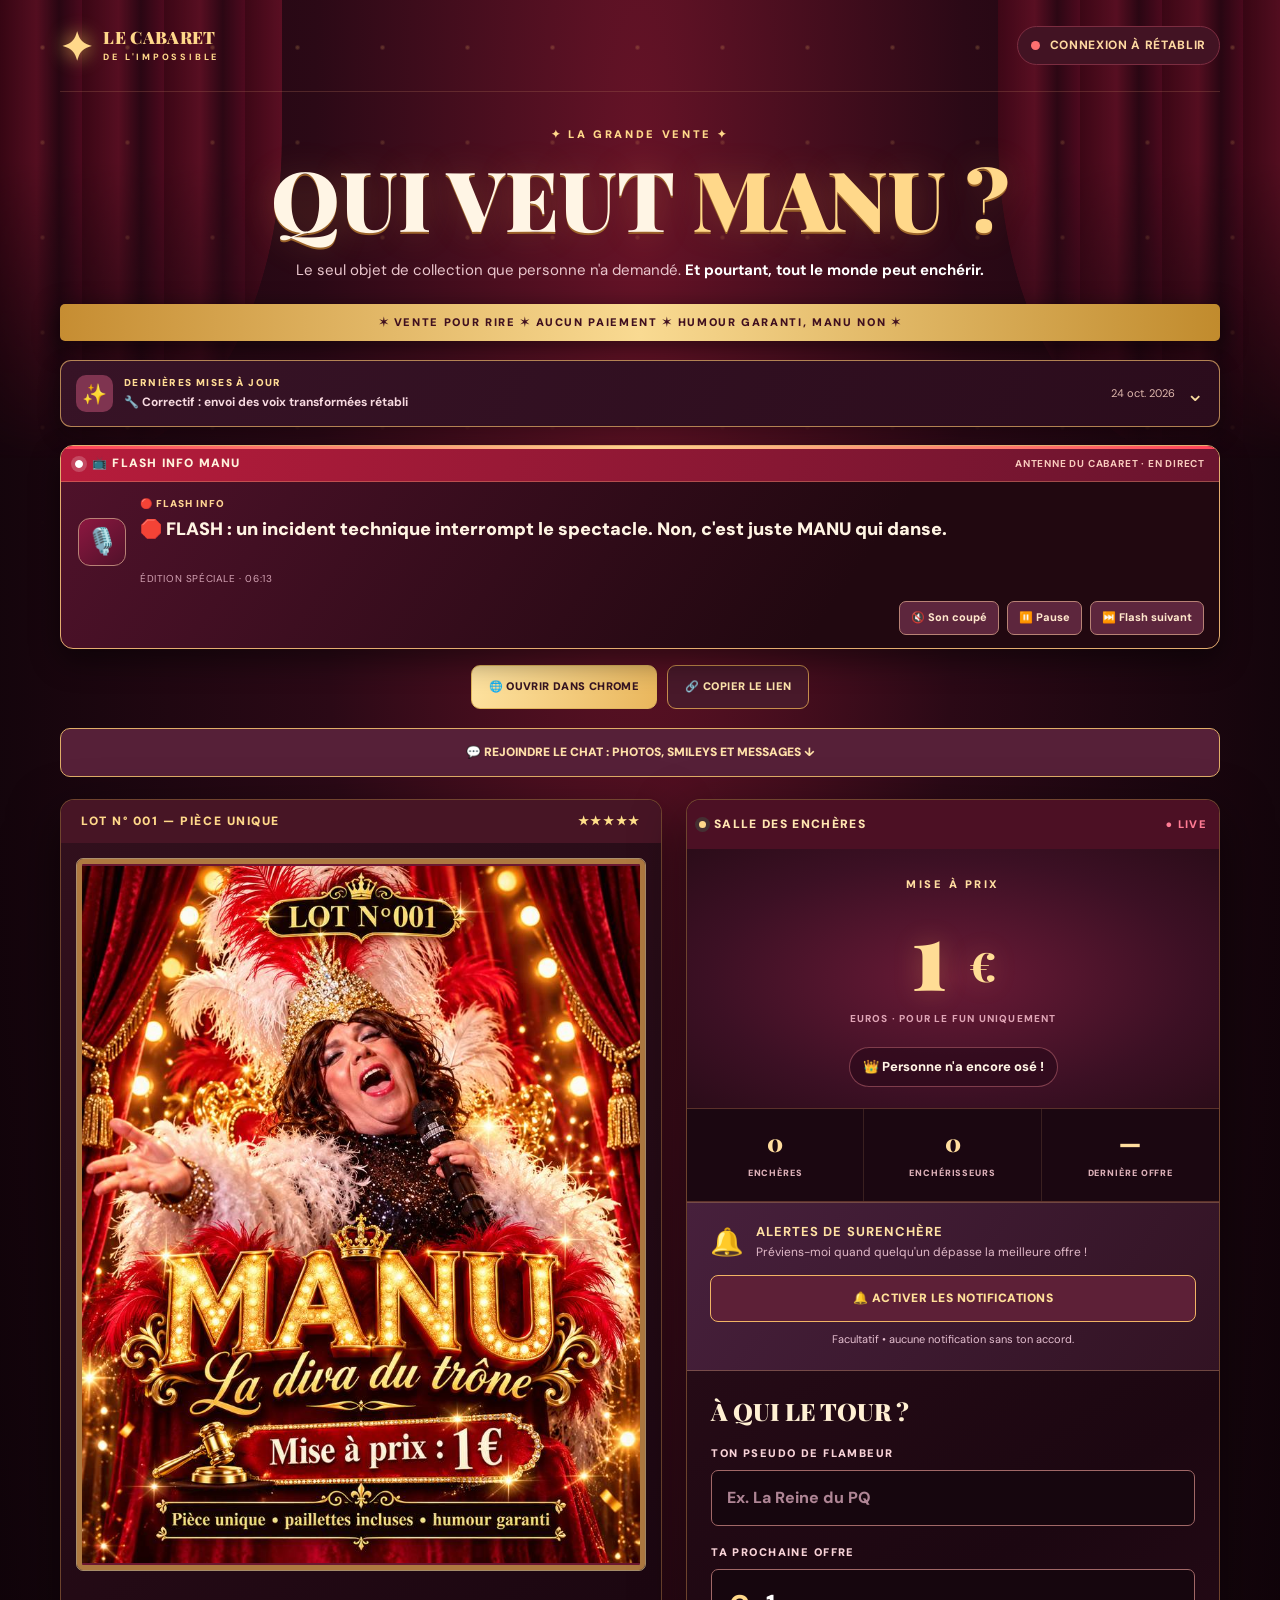
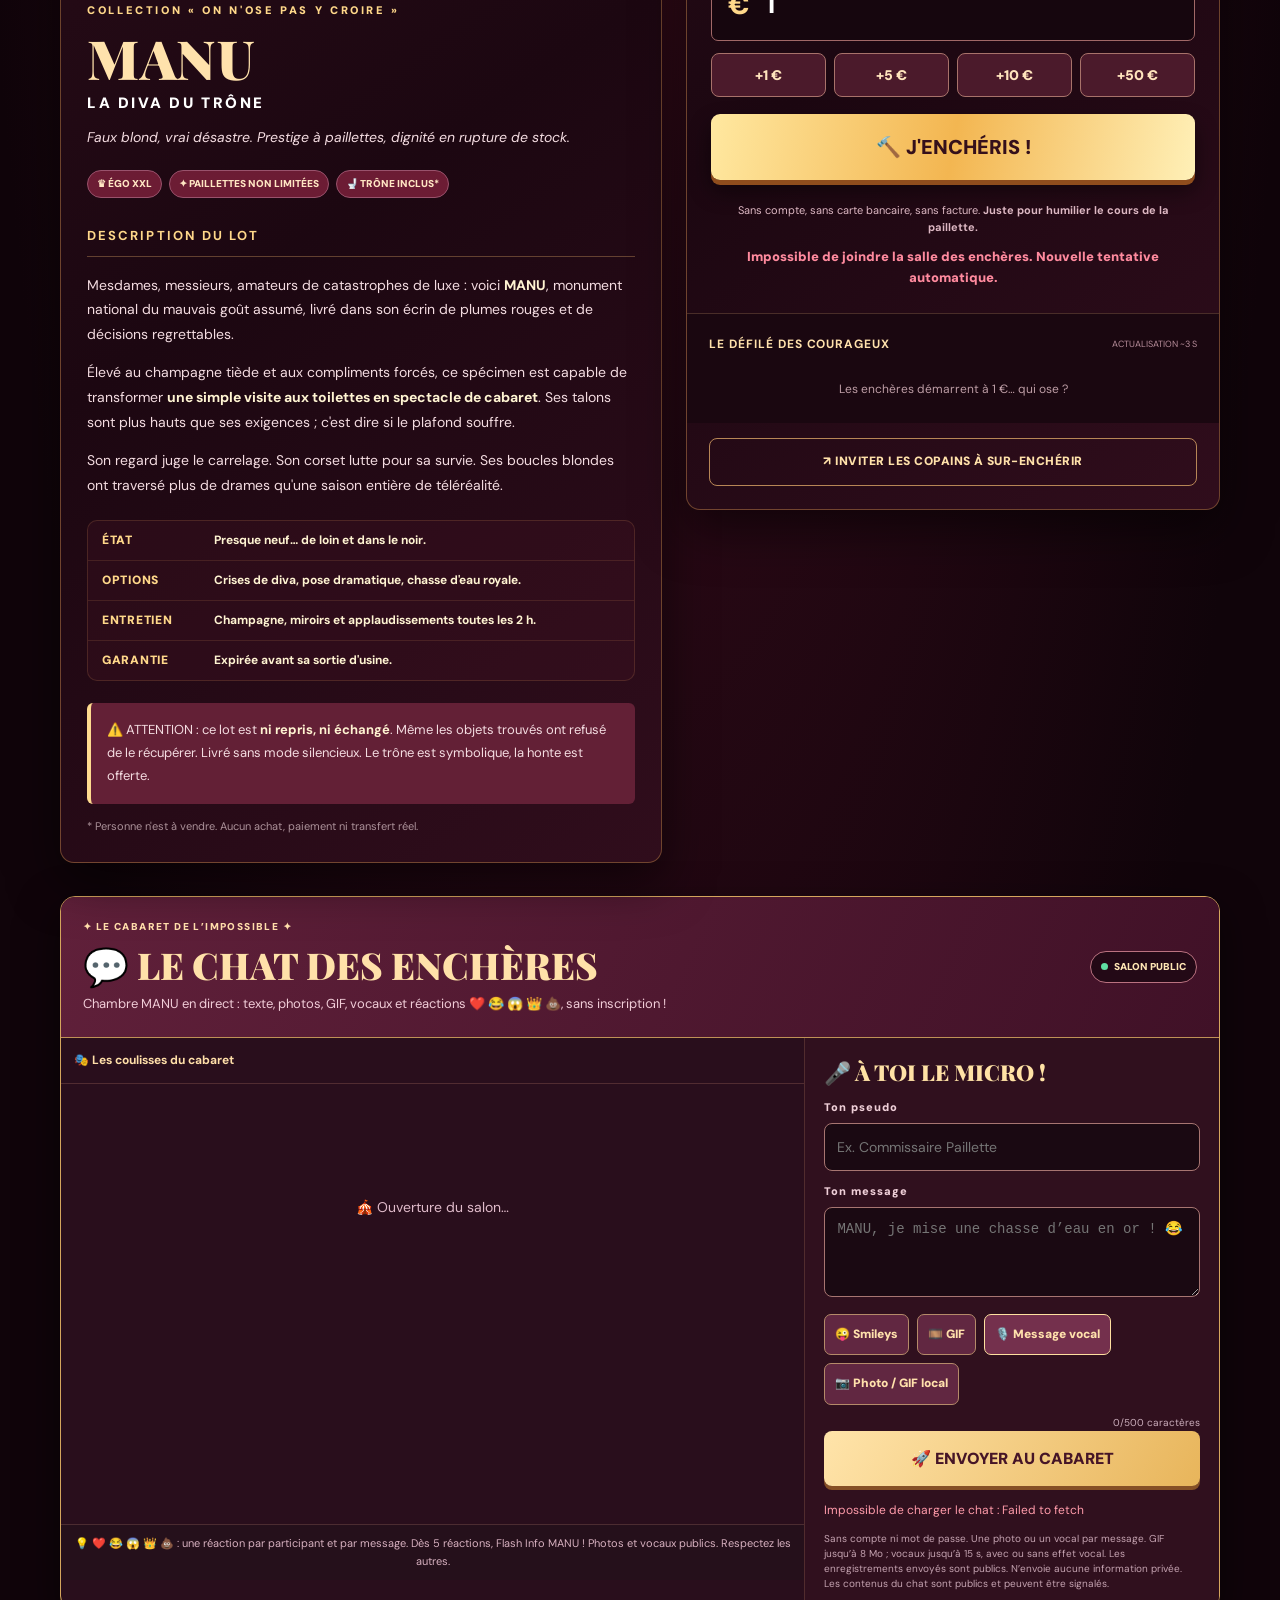
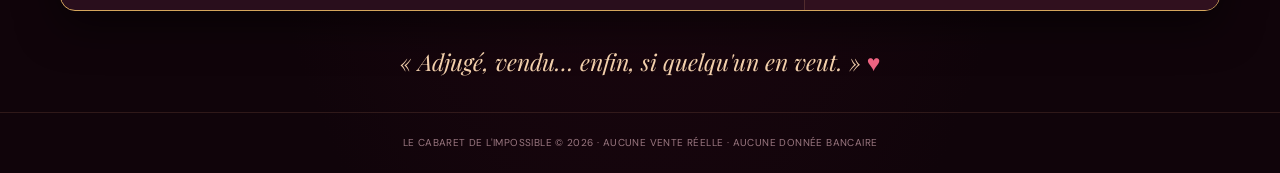
==== commit ab7dc0e7: "fix: let guests choose MANU voice effect before explicitly starting microphone recording" ====
--- a/enchere-manu/index.html
+++ b/enchere-manu/index.html
@@ -13,12 +13,12 @@
   <meta name="description" content="L'incroyable vente aux enchères pour rire de MANU, la diva du trône. Enchérissez en direct pour rire !">
   <title>MANU aux enchères | Cabaret de l'impossible</title>
   <link rel="stylesheet" href="./style.css?v=20261022ios1">
-  <link rel="stylesheet" href="./chat.css?v=20261024fx1">
+  <link rel="stylesheet" href="./chat.css?v=20261024record1">
   <link rel="stylesheet" href="./updates.css?v=20261022updates1">
   <link rel="stylesheet" href="./flash-info.css?v=20261023flash1">
   <script src="./app.js?v=20261023clean2" defer></script>
   <script src="./voice-fx.js?v=20261024fx1" defer></script>
-  <script src="./chat.js?v=20261024fx2" defer></script>
+  <script src="./chat.js?v=20261024record1" defer></script>
   <script src="./updates.js?v=20261024wavfix1" defer></script>
   <script src="./flash-info.js?v=20261024react1" defer></script>
 </head>
@@ -246,9 +246,9 @@
               <option value="squirrel">🐿️ Écureuil surexcité</option>
               <option value="deep">🦇 Voix ultra grave</option>
             </select>
-            <p id="chat-voice-fx-status" class="voice-fx-status" role="status">Enregistre puis choisis un effet. Tu peux comparer les voix avant d'envoyer.</p>
-
-            <p id="chat-voice-status" class="chat-voice-status" role="status">Appuie sur « Message vocal » pour enregistrer jusqu'à 15 secondes.</p>
+            <p id="chat-voice-fx-status" class="voice-fx-status" role="status">Choisis un effet avant d'enregistrer. Tu pourras aussi le changer après.</p>
+            <button type="button" id="chat-voice-record" class="chat-voice-record">🔴 Démarrer l'enregistrement</button>
+            <p id="chat-voice-status" class="chat-voice-status" role="status">Le micro est arrêté. Enregistrement limité à 15 secondes.</p>
             <audio id="chat-voice-preview" class="chat-voice-preview" controls preload="metadata" hidden aria-label="Écouter ton message vocal avant envoi"></audio>
             <div class="chat-voice-actions">
               <button type="button" id="chat-voice-delete" class="chat-voice-delete">✕ Annuler / supprimer</button>
--- a/enchere-manu/chat.css
+++ b/enchere-manu/chat.css
@@ -105,3 +105,10 @@
 .voice-fx-select:focus-visible{outline:2px solid #fff0b4;outline-offset:2px}
 .voice-fx-select:disabled{opacity:.6}
 .voice-fx-status{font-size:11px;line-height:1.55;color:#f2c9d4;margin:8px 0}
+
+/* Parcours vocal : choisir l'effet AVANT d'ouvrir le micro */
+.chat-voice-record{display:block;width:100%;min-height:48px;margin:12px 0;padding:11px 15px;border:1px solid #fff0be;border-radius:9px;background:linear-gradient(105deg,#ffe19e,#d7a15c);color:#43152b;font-size:13px;font-weight:900;cursor:pointer;box-shadow:0 3px 0 #8a583f}
+.chat-voice-record.is-recording{background:#ad294e;color:white;border-color:#ffd4df;box-shadow:0 0 0 3px #ca486f45;animation:manuMicPulse 1.1s ease-in-out infinite}
+.chat-voice-record:disabled{opacity:.58;cursor:not-allowed}
+.chat-voice-record:focus-visible{outline:2px solid white;outline-offset:3px}
+@media(prefers-reduced-motion:reduce){.chat-voice-record.is-recording{animation:none}}
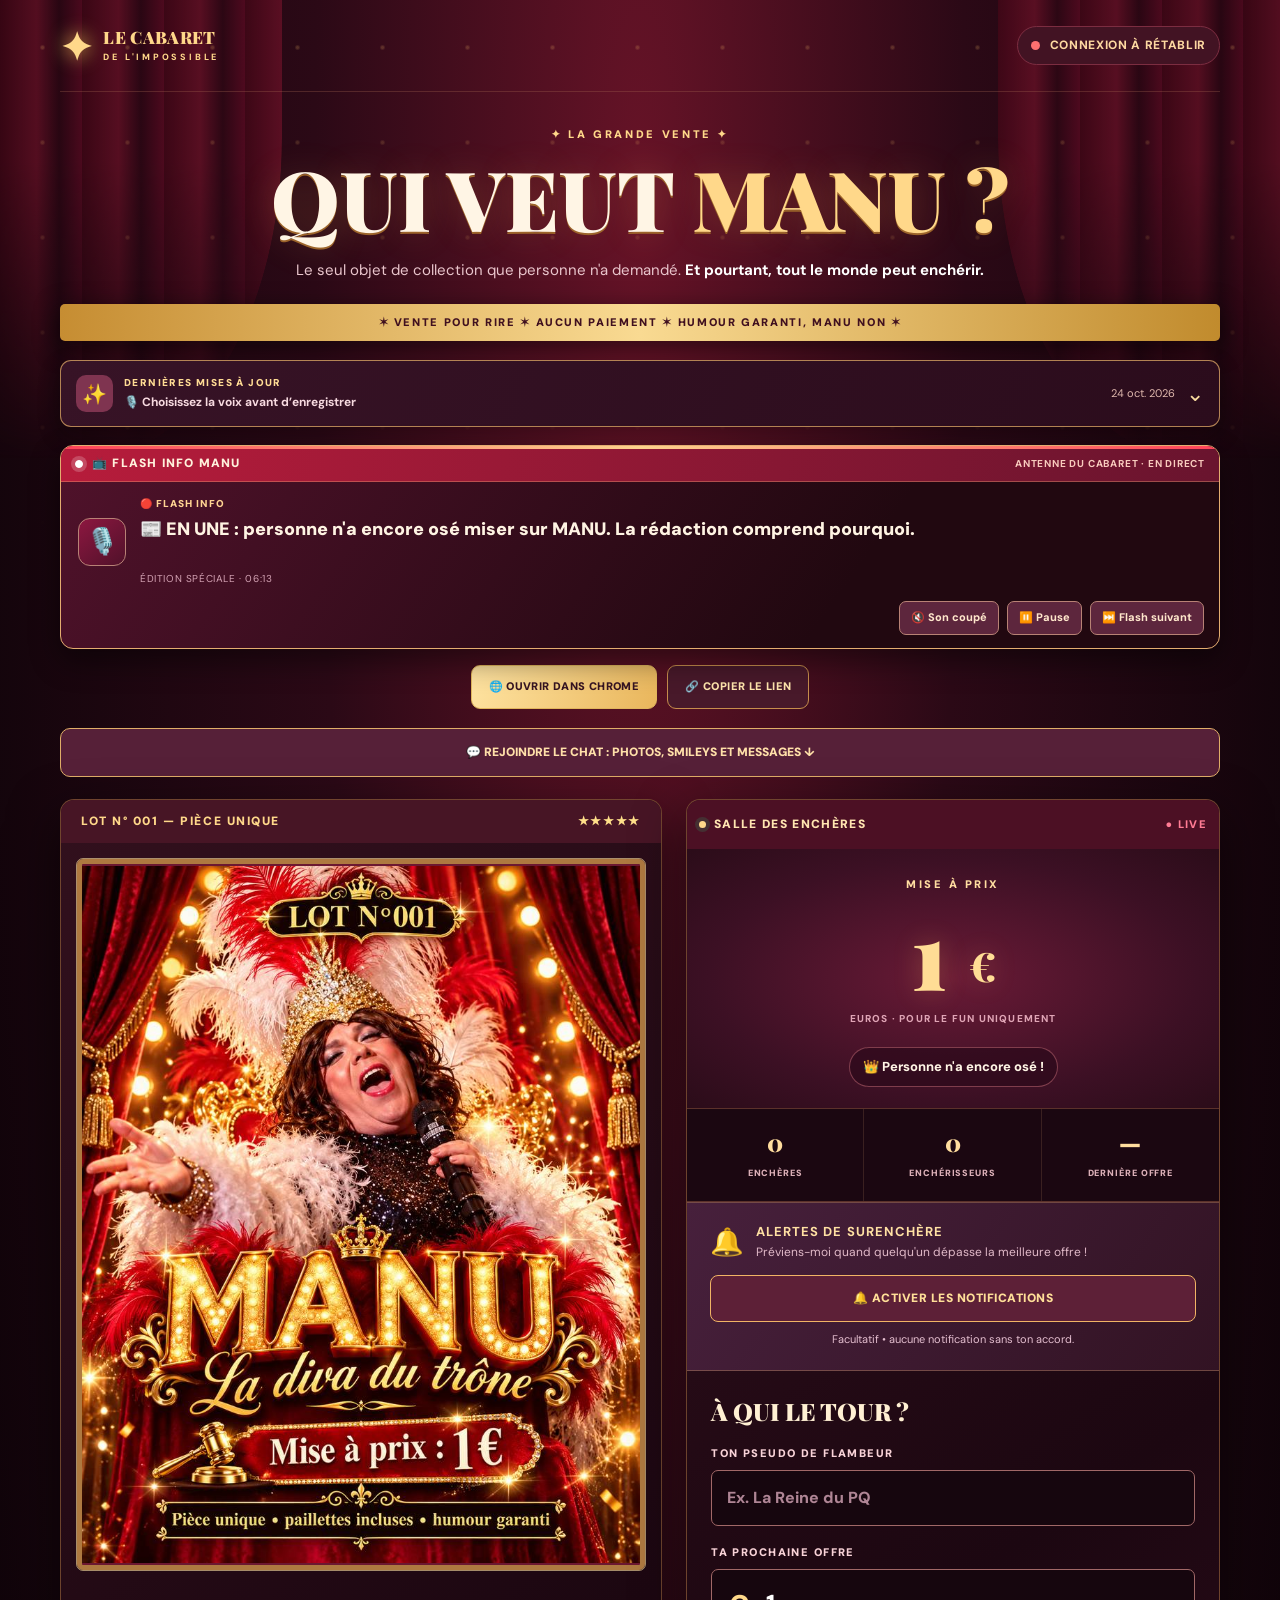
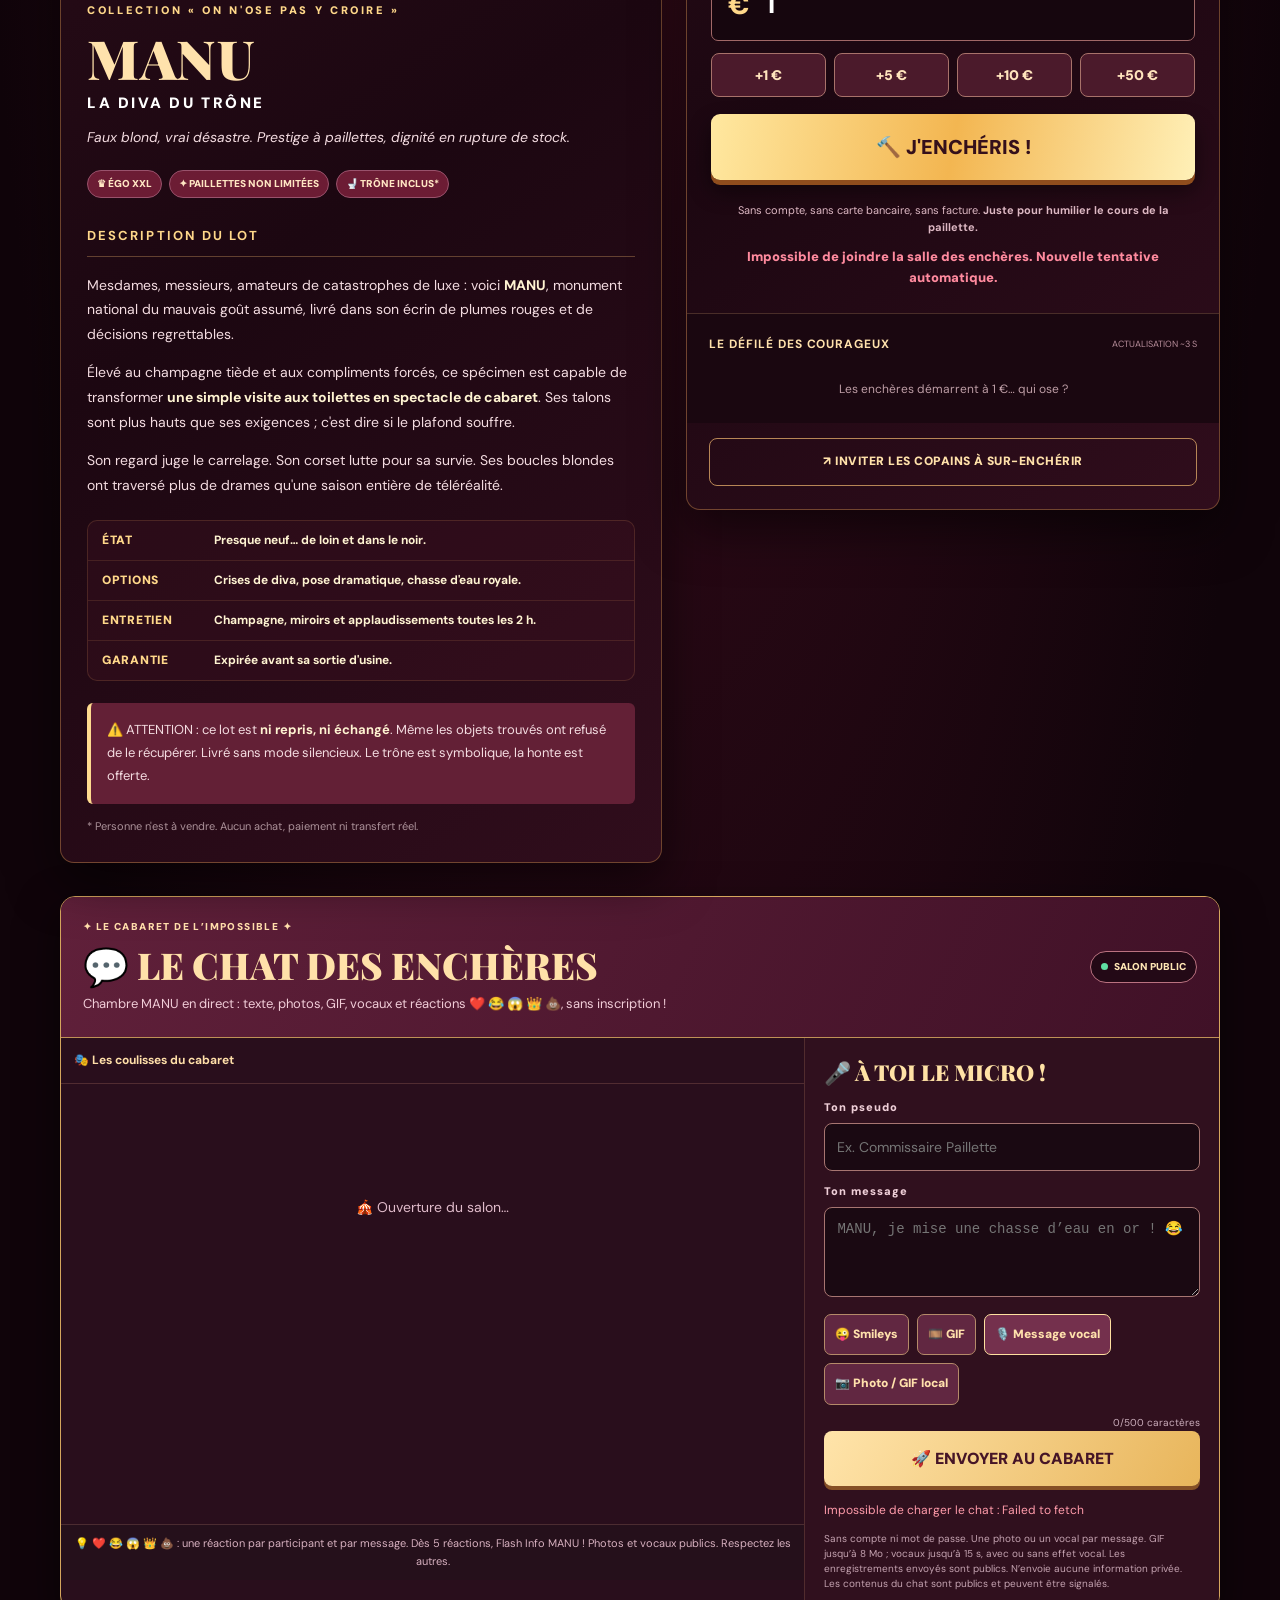
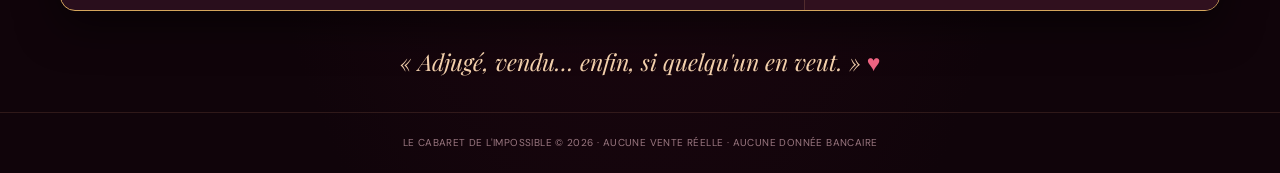
==== commit c6685423: "ui: announce preset-first voice recording in MANU latest updates" ====
--- a/enchere-manu/index.html
+++ b/enchere-manu/index.html
@@ -18,8 +18,8 @@
   <link rel="stylesheet" href="./flash-info.css?v=20261023flash1">
   <script src="./app.js?v=20261023clean2" defer></script>
   <script src="./voice-fx.js?v=20261024fx1" defer></script>
-  <script src="./chat.js?v=20261024record1" defer></script>
-  <script src="./updates.js?v=20261024wavfix1" defer></script>
+  <script src="./chat.js?v=20261024record2" defer></script>
+  <script src="./updates.js?v=20261024voicestart1" defer></script>
   <script src="./flash-info.js?v=20261024react1" defer></script>
 </head>
 <body>
@@ -49,13 +49,14 @@
           <span class="updates-emblem" aria-hidden="true">✨</span>
           <span class="updates-summary-copy">
             <span class="updates-heading">DERNIÈRES MISES À JOUR</span>
-            <span class="updates-headline" id="updates-headline">🔧 Correctif : envoi des voix transformées rétabli</span>
+            <span class="updates-headline" id="updates-headline">🎙️ Choisissez la voix avant d’enregistrer</span>
           </span>
           <span class="updates-date" id="updates-date">24 oct. 2026</span>
           <span class="updates-chevron" aria-hidden="true">⌄</span>
         </summary>
         <div class="updates-body">
           <ul id="updates-list" aria-live="polite">
+            <li><span class="updates-item-info"><strong>🎙️ Choisissez la voix avant de lancer l'enregistrement</strong><small>24 oct. 2026</small></span><a href="#salon-chat">Essayer ↗</a></li>
             <li><span class="updates-item-info"><strong>🔧 Correctif : envoi des vocaux transformés rétabli</strong><small>24 oct. 2026</small></span><a href="#salon-chat">Réessayer ↗</a></li>
             <li><span class="updates-item-info"><strong>🎭 Modificateur de voix : robot, monstre, écureuil et grave</strong><small>24 oct. 2026</small></span><a href="#salon-chat">Essayer ↗</a></li>
             <li><span class="updates-item-info"><strong>❤️ Réactions aux commentaires, Top 3 et Flash Info dès 5 votes</strong><small>24 oct. 2026</small></span><a href="#salon-chat">Voir ↗</a></li>
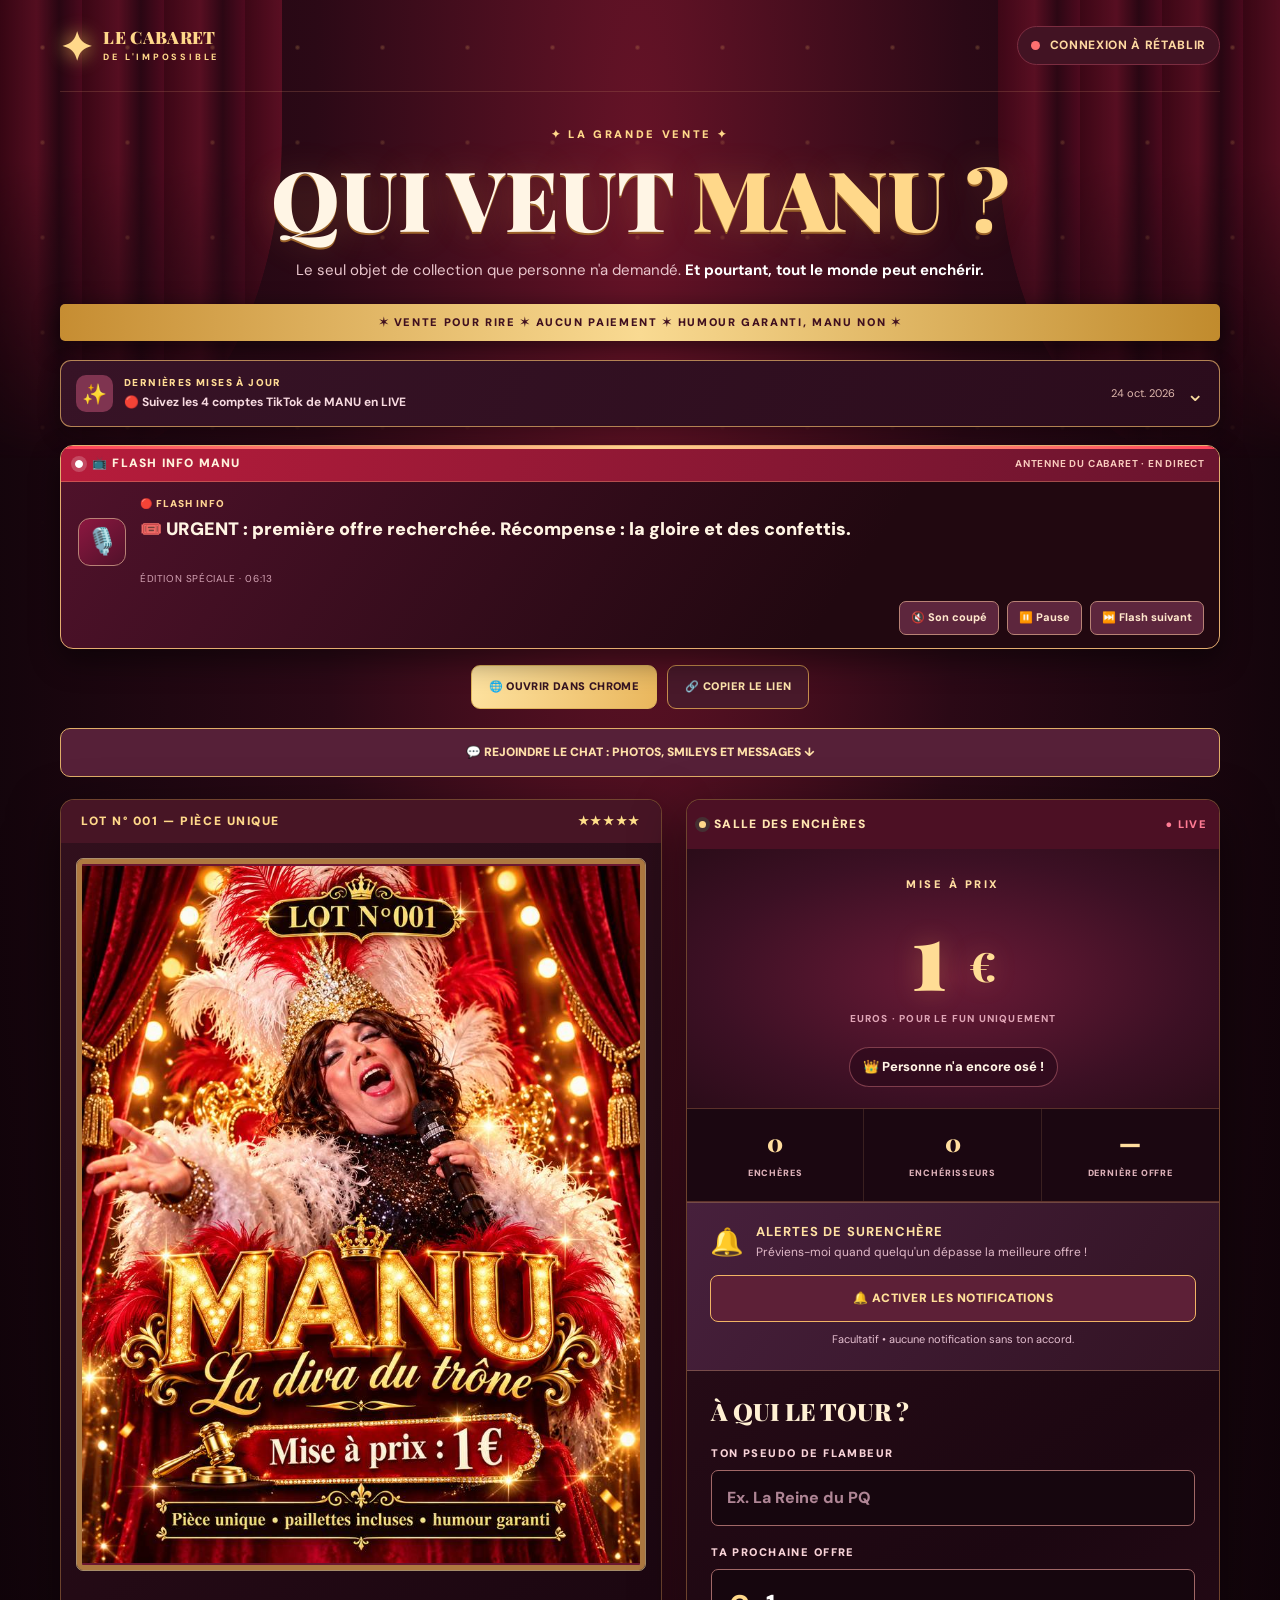
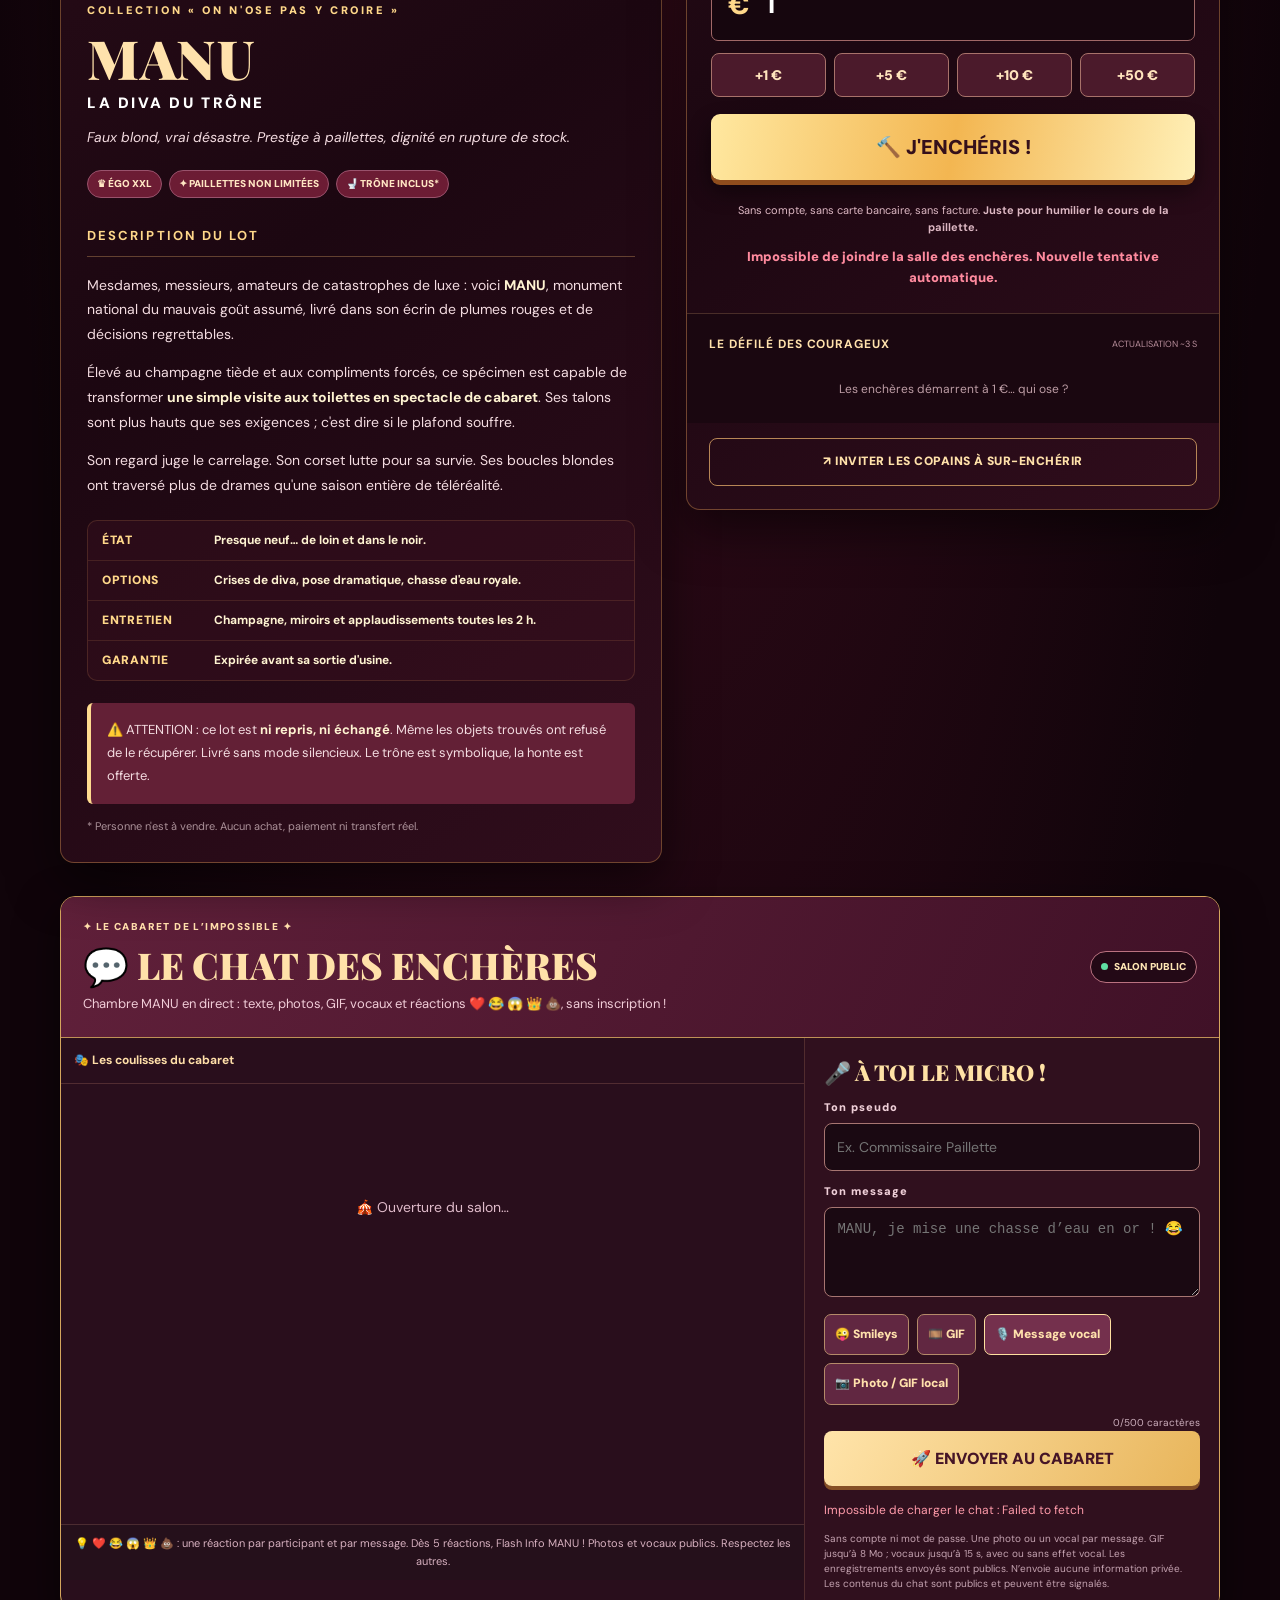
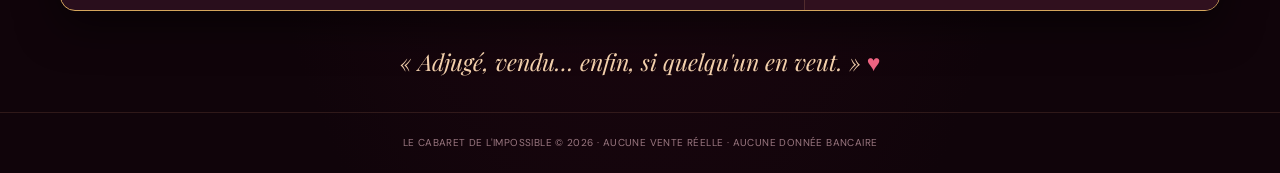
==== commit fbefb863: "feat: TikTok LIVE banners for MANU four accounts, secure admin console and push notifications" ====
--- a/enchere-manu/index.html
+++ b/enchere-manu/index.html
@@ -16,11 +16,13 @@
   <link rel="stylesheet" href="./chat.css?v=20261024record1">
   <link rel="stylesheet" href="./updates.css?v=20261022updates1">
   <link rel="stylesheet" href="./flash-info.css?v=20261023flash1">
+  <link rel="stylesheet" href="./tiktok-live.css?v=20261024tiktok1">
   <script src="./app.js?v=20261023clean2" defer></script>
   <script src="./voice-fx.js?v=20261024fx1" defer></script>
   <script src="./chat.js?v=20261024record2" defer></script>
-  <script src="./updates.js?v=20261024voicestart1" defer></script>
-  <script src="./flash-info.js?v=20261024react1" defer></script>
+  <script src="./updates.js?v=20261024tiktok1" defer></script>
+  <script src="./flash-info.js?v=20261024tiktok1" defer></script>
+  <script src="./tiktok-live.js?v=20261024tiktok1" defer></script>
 </head>
 <body>
   <div class="curtain curtain-left" aria-hidden="true"></div>
@@ -43,19 +45,29 @@
       <span>✶ VENTE POUR RIRE ✶ AUCUN PAIEMENT ✶ HUMOUR GARANTI, MANU NON ✶</span>
     </div>
 
+    <section id="manu-tiktok-live" class="manu-tiktok-live" aria-label="Comptes TikTok de MANU en direct" hidden>
+      <div class="manu-tiktok-heading">
+        <strong id="manu-tiktok-intro">👑 MANU EST EN LIVE SUR TIKTOK !</strong>
+        <span class="manu-tiktok-pill">● EN DIRECT</span>
+      </div>
+      <div class="manu-tiktok-links" id="manu-tiktok-links"></div>
+      <p>Rejoins le cabaret et viens mettre l'ambiance ! 😂</p>
+    </section>
+
     <section class="updates-widget" aria-label="Nouveautés de MANU Enchères">
       <details id="manu-updates-details">
         <summary class="updates-summary">
           <span class="updates-emblem" aria-hidden="true">✨</span>
           <span class="updates-summary-copy">
             <span class="updates-heading">DERNIÈRES MISES À JOUR</span>
-            <span class="updates-headline" id="updates-headline">🎙️ Choisissez la voix avant d’enregistrer</span>
+            <span class="updates-headline" id="updates-headline">🔴 Suivez les 4 comptes TikTok de MANU en LIVE</span>
           </span>
           <span class="updates-date" id="updates-date">24 oct. 2026</span>
           <span class="updates-chevron" aria-hidden="true">⌄</span>
         </summary>
         <div class="updates-body">
           <ul id="updates-list" aria-live="polite">
+            <li><span class="updates-item-info"><strong>🔴 TikTok LIVE : quatre comptes, bannière et notifications</strong><small>24 oct. 2026</small></span><a href="#manu-tiktok-live">Voir ↗</a></li>
             <li><span class="updates-item-info"><strong>🎙️ Choisissez la voix avant de lancer l'enregistrement</strong><small>24 oct. 2026</small></span><a href="#salon-chat">Essayer ↗</a></li>
             <li><span class="updates-item-info"><strong>🔧 Correctif : envoi des vocaux transformés rétabli</strong><small>24 oct. 2026</small></span><a href="#salon-chat">Réessayer ↗</a></li>
             <li><span class="updates-item-info"><strong>🎭 Modificateur de voix : robot, monstre, écureuil et grave</strong><small>24 oct. 2026</small></span><a href="#salon-chat">Essayer ↗</a></li>
--- a/enchere-manu/tiktok-live.css
+++ b/enchere-manu/tiktok-live.css
@@ -0,0 +1,30 @@
+/* Bandeau MANU TikTok LIVE : uniquement sur confirmation du backend */
+.manu-tiktok-live[hidden]{display:none!important}
+.manu-tiktok-live{margin:0 0 21px;border:2px solid #ff4668;border-radius:15px;background:linear-gradient(112deg,#5f1534,#200814);box-shadow:0 0 23px #ff46682c;overflow:hidden}
+.manu-tiktok-heading{display:flex;gap:10px;align-items:center;justify-content:space-between;padding:13px 16px;background:linear-gradient(105deg,#af2044,#67203a)}
+.manu-tiktok-heading strong{font-size:clamp(13px,2.5vw,18px);letter-spacing:.03em;color:#fff4e6;line-height:1.4}
+.manu-tiktok-pill{font-size:11px;color:#fff;font-weight:900;white-space:nowrap;background:#dc1642;padding:5px 10px;border-radius:99px}
+.manu-tiktok-links{display:flex;flex-wrap:wrap;gap:9px;padding:14px 16px}
+.tiktok-live-link{display:inline-flex;align-items:center;justify-content:center;min-height:42px;flex:1 1 200px;padding:8px 13px;background:#fae5b7;border:1px solid #ffecc9;border-radius:9px;color:#381027;font-size:12px;font-weight:900;text-decoration:none}
+.tiktok-live-link:hover{background:#fff3d5}
+.manu-tiktok-live p{padding:0 16px 13px;margin:0;color:#ecc3cb;font-size:11px}
+@media(max-width:550px){.manu-tiktok-heading{padding:11px}.manu-tiktok-links{padding:10px;gap:7px}.tiktok-live-link{flex-basis:100%;font-size:12px}}
+/* Espace de commande privé */
+.tiktok-admin-page{min-height:100vh;background:#200916;color:#fff0df;font-family:system-ui,-apple-system,sans-serif}
+.tiktok-admin-wrap{max-width:760px;margin:25px auto;padding:20px}
+.tiktok-admin-wrap h1{font-size:clamp(24px,4vw,34px);color:#ffdf9a}
+.tiktok-admin-wrap p{line-height:1.65;color:#e7c2cc}
+.tiktok-admin-wrap label{display:block;font-weight:800;margin:20px 0 8px}
+.tiktok-admin-wrap input{display:block;width:100%;padding:13px;border:1px solid #d8ad86;border-radius:9px;background:#311527;color:white;font-size:16px;box-sizing:border-box}
+.tiktok-admin-accounts{display:grid;gap:10px;margin:20px 0}
+.tiktok-admin-item{display:flex;flex-wrap:wrap;align-items:center;gap:10px;justify-content:space-between;border:1px solid #895a73;border-radius:11px;padding:13px;background:#3a1830}
+.tiktok-admin-item div{display:grid;gap:6px;flex:1 1 170px;min-width:0}
+.tiktok-admin-item strong{overflow-wrap:anywhere;color:#ffe0a8}
+.tiktok-admin-item small{font-size:11px;color:#d5c2c7}
+.tiktok-admin-item small.is-online{color:#a1f0bb;font-weight:900}
+.tiktok-admin-item a{color:#ffe2a6}
+.tiktok-admin-item button,.tiktok-admin-refresh{border:1px solid #fbe1ad;background:#b92c51;color:white;min-height:42px;border-radius:8px;padding:9px 12px;font-size:12px;font-weight:900;cursor:pointer}
+.tiktok-admin-item button:disabled{opacity:.5}
+.tiktok-admin-refresh{background:#5d3548}
+.tiktok-admin-note{min-height:24px;color:#aaf0bb!important;font-weight:700}.tiktok-admin-note.is-error{color:#ffb1bb!important}
+.tiktok-admin-small{font-size:12px}
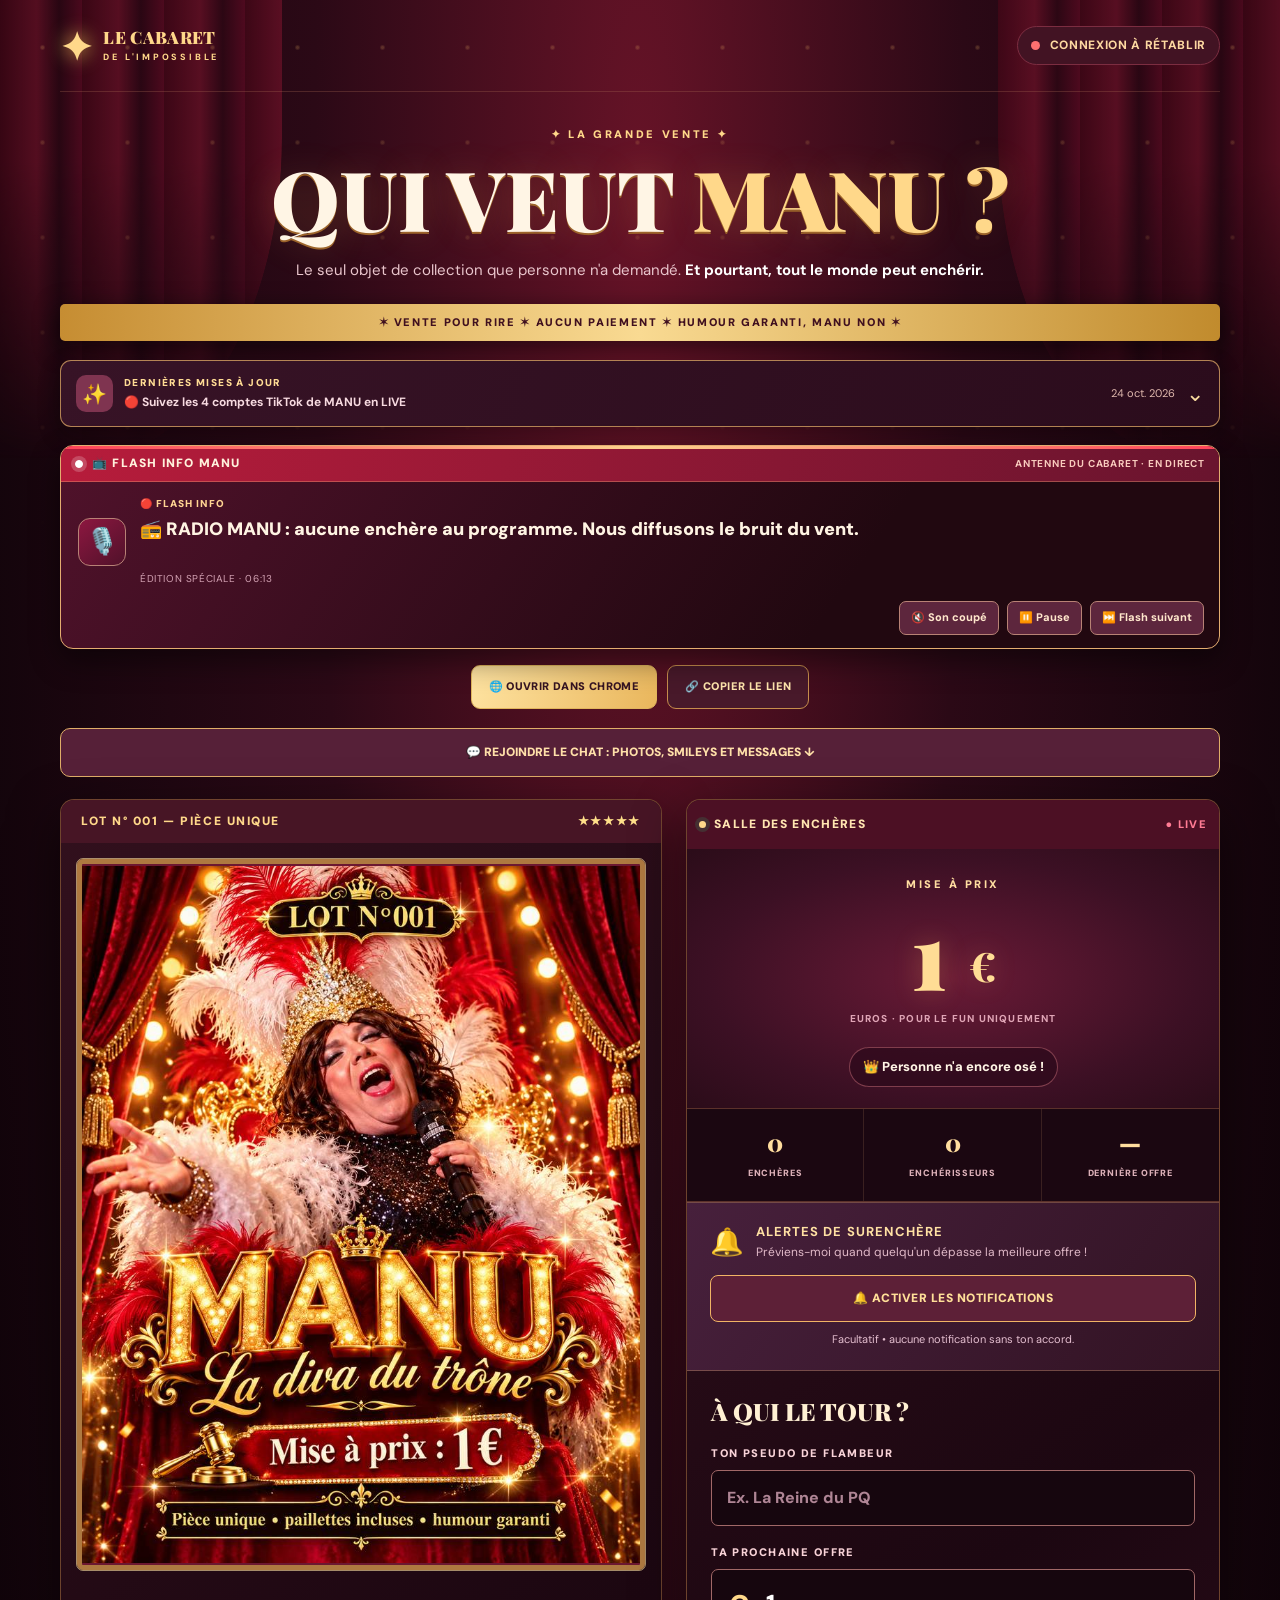
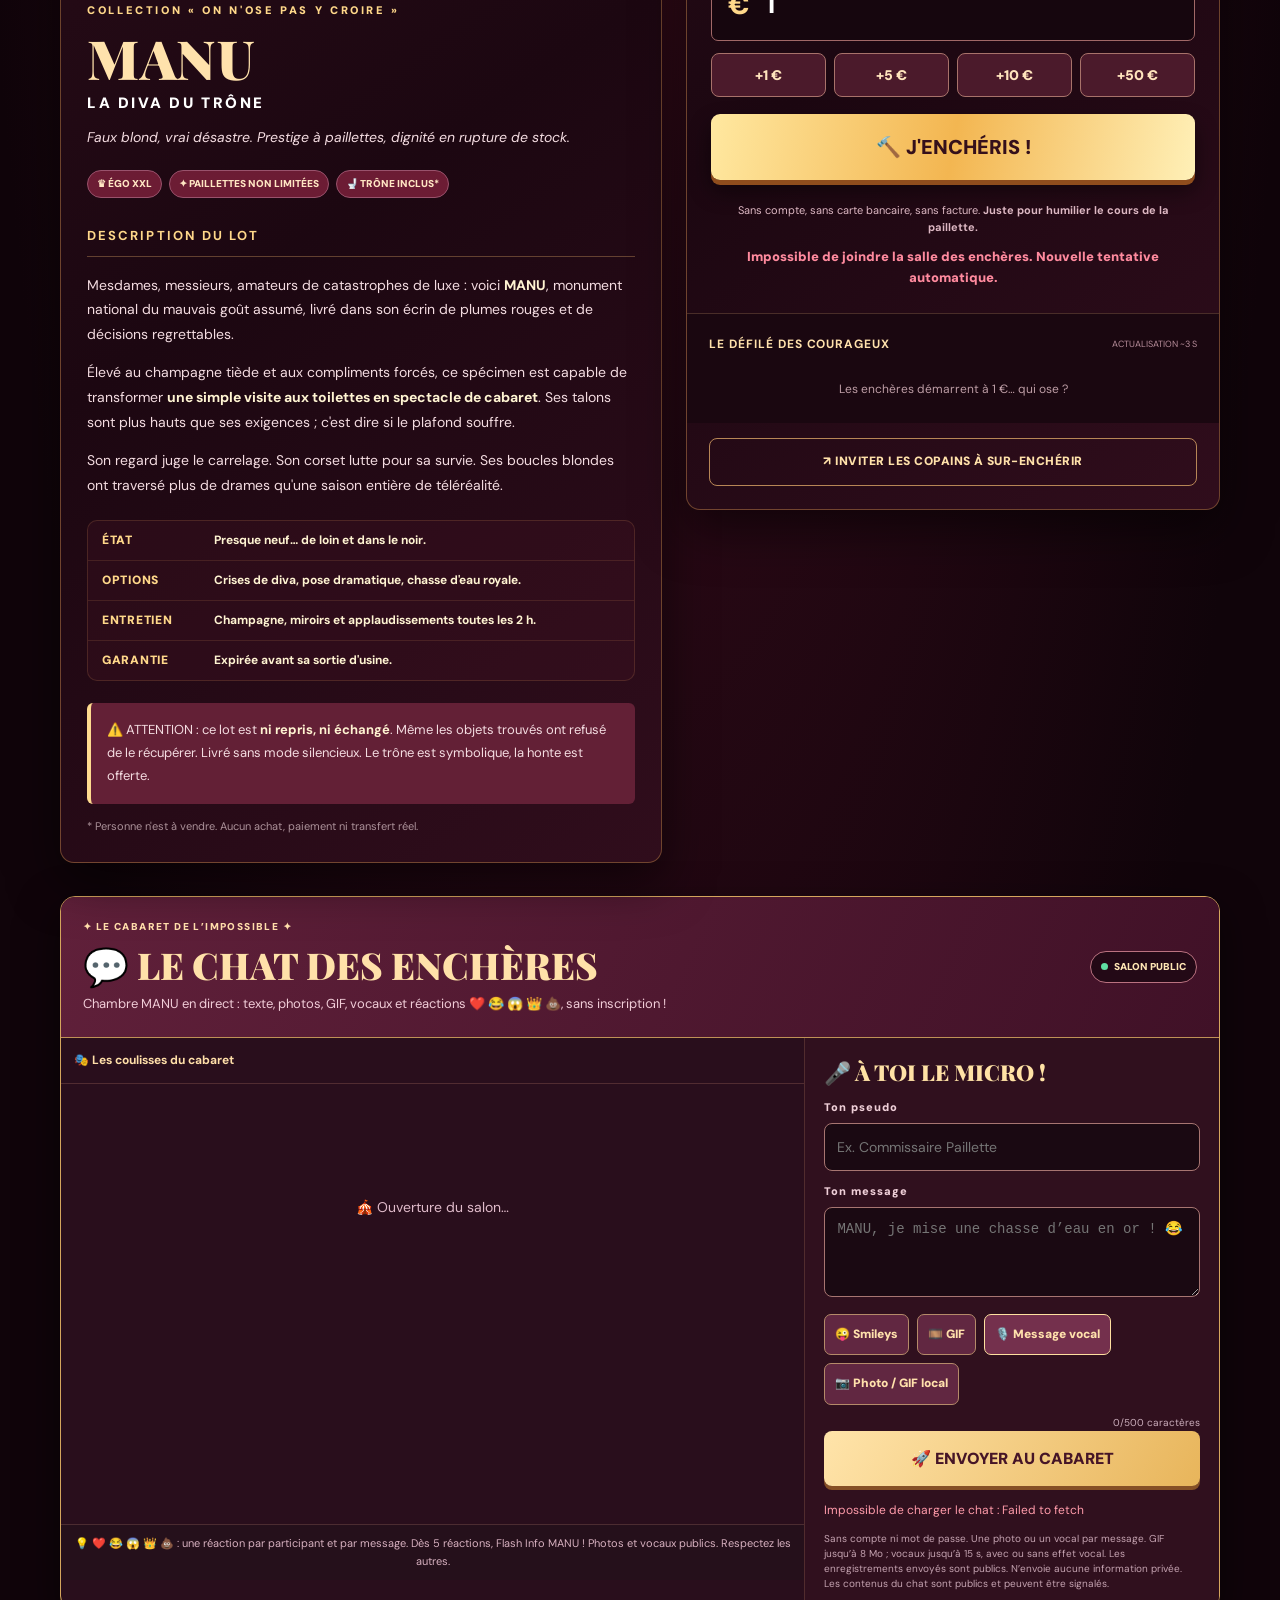
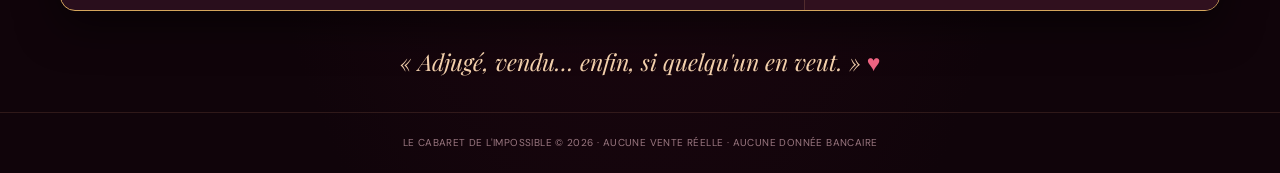
==== commit 41c704a6: "fix: update TikTok LIVE release date and refresh push service worker registration" ====
--- a/enchere-manu/index.html
+++ b/enchere-manu/index.html
@@ -17,10 +17,10 @@
   <link rel="stylesheet" href="./updates.css?v=20261022updates1">
   <link rel="stylesheet" href="./flash-info.css?v=20261023flash1">
   <link rel="stylesheet" href="./tiktok-live.css?v=20261024tiktok1">
-  <script src="./app.js?v=20261023clean2" defer></script>
+  <script src="./app.js?v=20261024tiktok1" defer></script>
   <script src="./voice-fx.js?v=20261024fx1" defer></script>
   <script src="./chat.js?v=20261024record2" defer></script>
-  <script src="./updates.js?v=20261024tiktok1" defer></script>
+  <script src="./updates.js?v=20261024tiktok2" defer></script>
   <script src="./flash-info.js?v=20261024tiktok1" defer></script>
   <script src="./tiktok-live.js?v=20261024tiktok1" defer></script>
 </head>
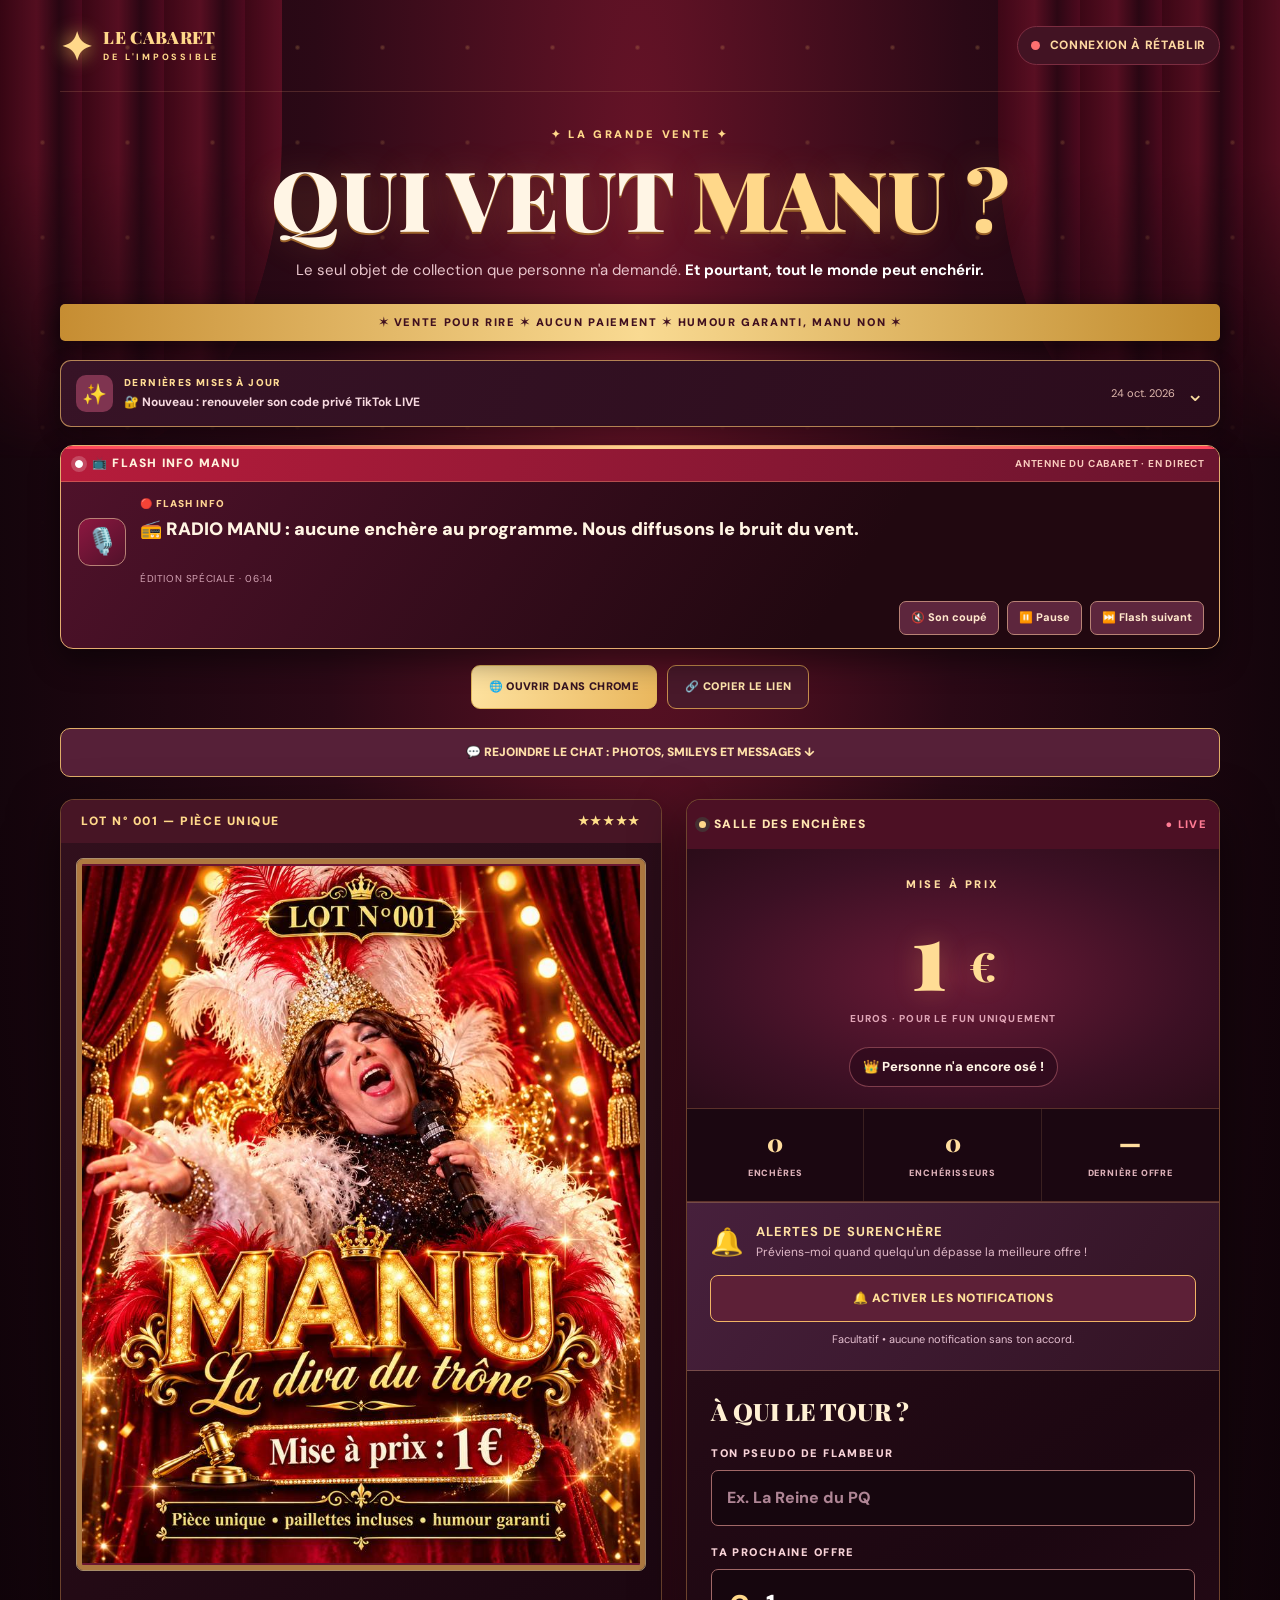
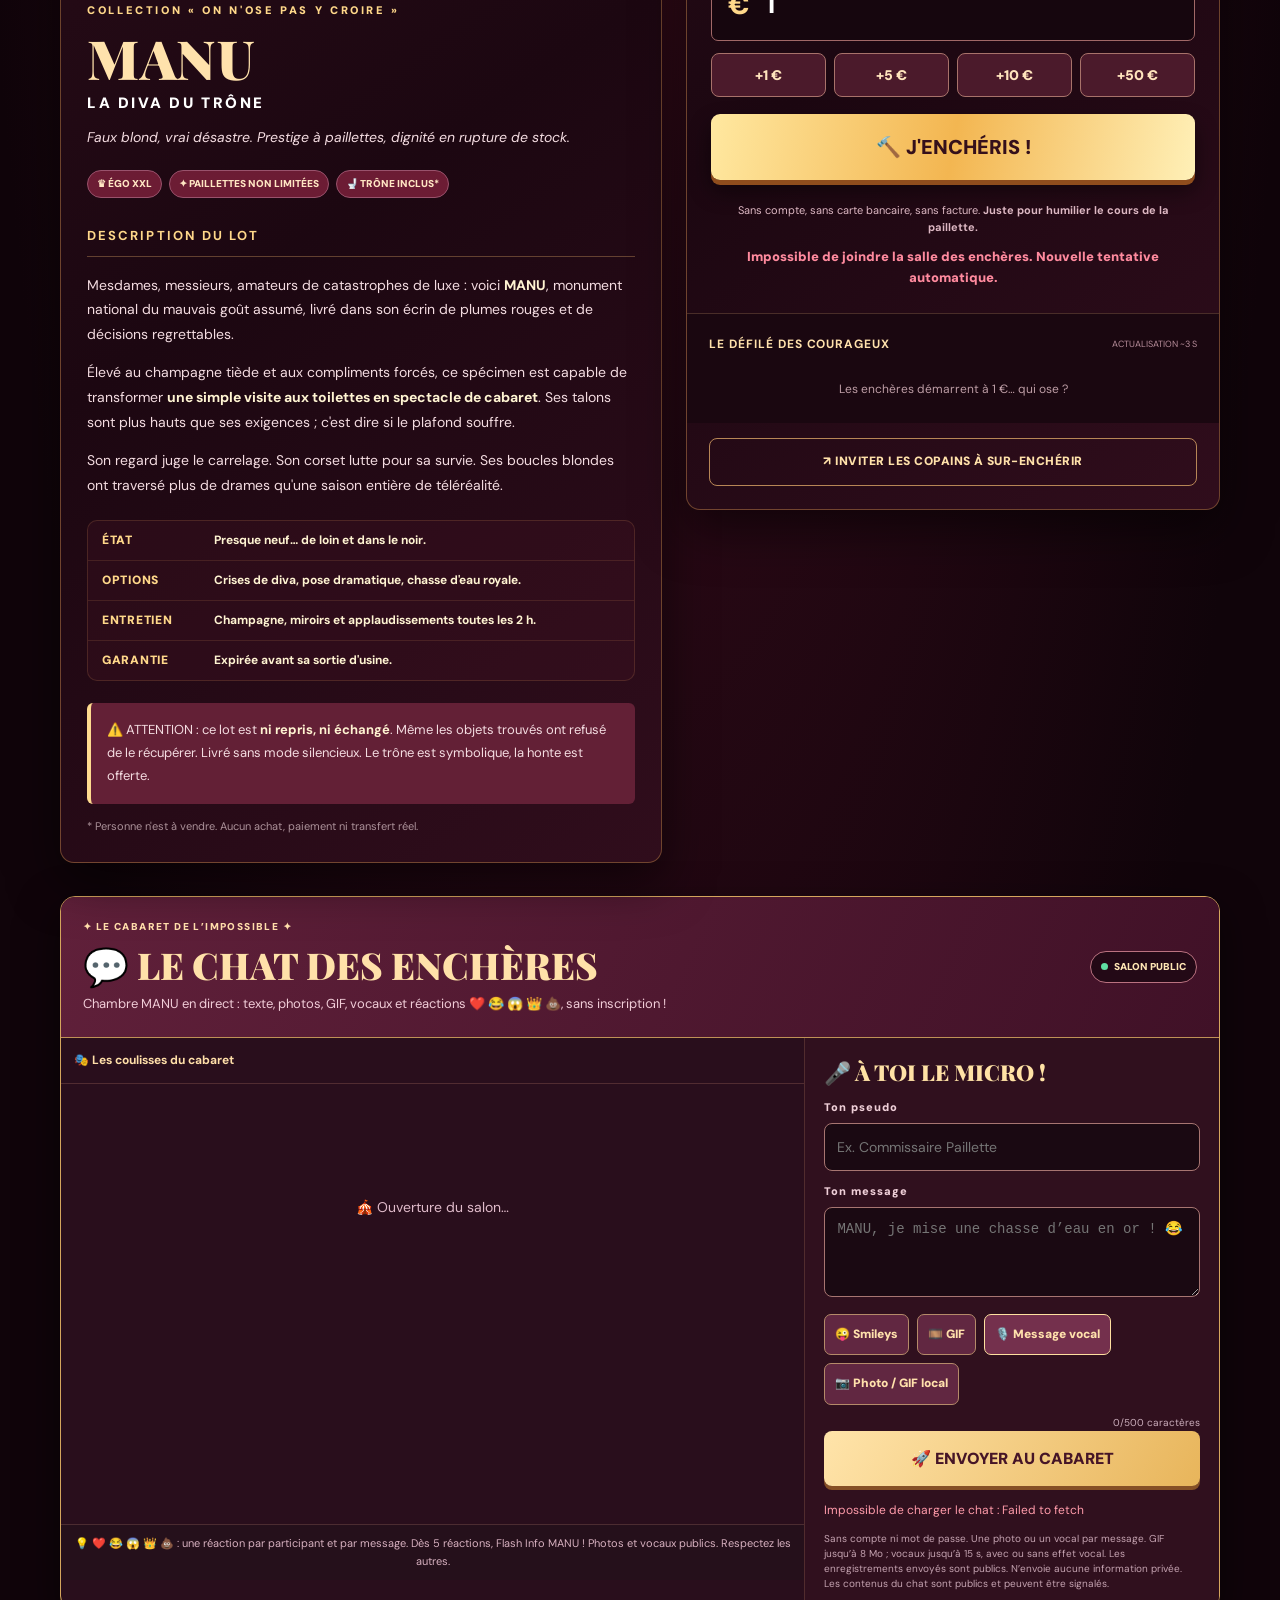
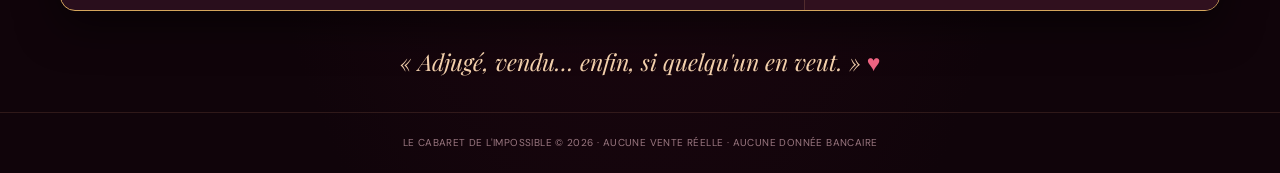
==== commit ef47d204: "ui: show TikTok admin code rotation in latest MANU site updates" ====
--- a/enchere-manu/index.html
+++ b/enchere-manu/index.html
@@ -20,7 +20,7 @@
   <script src="./app.js?v=20261024tiktok1" defer></script>
   <script src="./voice-fx.js?v=20261024fx1" defer></script>
   <script src="./chat.js?v=20261024record2" defer></script>
-  <script src="./updates.js?v=20261024tiktok2" defer></script>
+  <script src="./updates.js?v=20261027code1" defer></script>
   <script src="./flash-info.js?v=20261024tiktok1" defer></script>
   <script src="./tiktok-live.js?v=20261024tiktok1" defer></script>
 </head>
@@ -60,13 +60,14 @@
           <span class="updates-emblem" aria-hidden="true">✨</span>
           <span class="updates-summary-copy">
             <span class="updates-heading">DERNIÈRES MISES À JOUR</span>
-            <span class="updates-headline" id="updates-headline">🔴 Suivez les 4 comptes TikTok de MANU en LIVE</span>
+            <span class="updates-headline" id="updates-headline">🔐 Nouveau : renouveler son code privé TikTok LIVE</span>
           </span>
           <span class="updates-date" id="updates-date">24 oct. 2026</span>
           <span class="updates-chevron" aria-hidden="true">⌄</span>
         </summary>
         <div class="updates-body">
           <ul id="updates-list" aria-live="polite">
+            <li><span class="updates-item-info"><strong>🔐 Générer et copier un nouveau code privé TikTok LIVE</strong><small>27 oct. 2026</small></span><a href="./tiktok-admin.html">Gérer ↗</a></li>
             <li><span class="updates-item-info"><strong>🔴 TikTok LIVE : quatre comptes, bannière et notifications</strong><small>24 oct. 2026</small></span><a href="#manu-tiktok-live">Voir ↗</a></li>
             <li><span class="updates-item-info"><strong>🎙️ Choisissez la voix avant de lancer l'enregistrement</strong><small>24 oct. 2026</small></span><a href="#salon-chat">Essayer ↗</a></li>
             <li><span class="updates-item-info"><strong>🔧 Correctif : envoi des vocaux transformés rétabli</strong><small>24 oct. 2026</small></span><a href="#salon-chat">Réessayer ↗</a></li>
--- a/enchere-manu/tiktok-live.css
+++ b/enchere-manu/tiktok-live.css
@@ -27,4 +27,18 @@
 .tiktok-admin-item button:disabled{opacity:.5}
 .tiktok-admin-refresh{background:#5d3548}
 .tiktok-admin-note{min-height:24px;color:#aaf0bb!important;font-weight:700}.tiktok-admin-note.is-error{color:#ffb1bb!important}
-.tiktok-admin-small{font-size:12px}+.tiktok-admin-small{font-size:12px}
+/* Renouvellement du code d'administration, sans conserver le secret en local */
+.tiktok-admin-security{margin:24px 0;padding:16px;border:1px solid #b7895b;background:#2a101e;border-radius:12px}
+.tiktok-admin-security h2{font-size:19px;color:#ffe4ab;margin:0 0 10px}
+.tiktok-admin-security p{font-size:13px}
+.tiktok-admin-security strong{color:#fff4c9}
+.tiktok-admin-rotate,.tiktok-admin-copy{display:inline-flex;align-items:center;justify-content:center;min-height:44px;background:#bf2e57;border:1px solid #ffe1ba;color:#fff;padding:10px 15px;border-radius:9px;font-weight:900;cursor:pointer;font-size:13px;max-width:100%}
+.tiktok-admin-rotate:disabled,.tiktok-admin-copy:disabled{opacity:.6;cursor:not-allowed}
+.tiktok-admin-rotate:focus-visible,.tiktok-admin-copy:focus-visible{outline:2px solid white;outline-offset:3px}
+.tiktok-admin-new-code[hidden]{display:none!important}
+.tiktok-admin-new-code{margin-top:18px;padding:14px;background:#3d1d30;border:1px solid #e5b776;border-radius:10px}
+.tiktok-admin-new-code label{margin:0 0 10px}
+.tiktok-admin-new-code input{font-size:13px;overflow-x:auto;font-family:ui-monospace,Consolas,monospace;letter-spacing:0.02em}
+.tiktok-admin-copy{margin-top:11px;background:#6a3552}
+.tiktok-admin-new-code p{font-size:12px}
